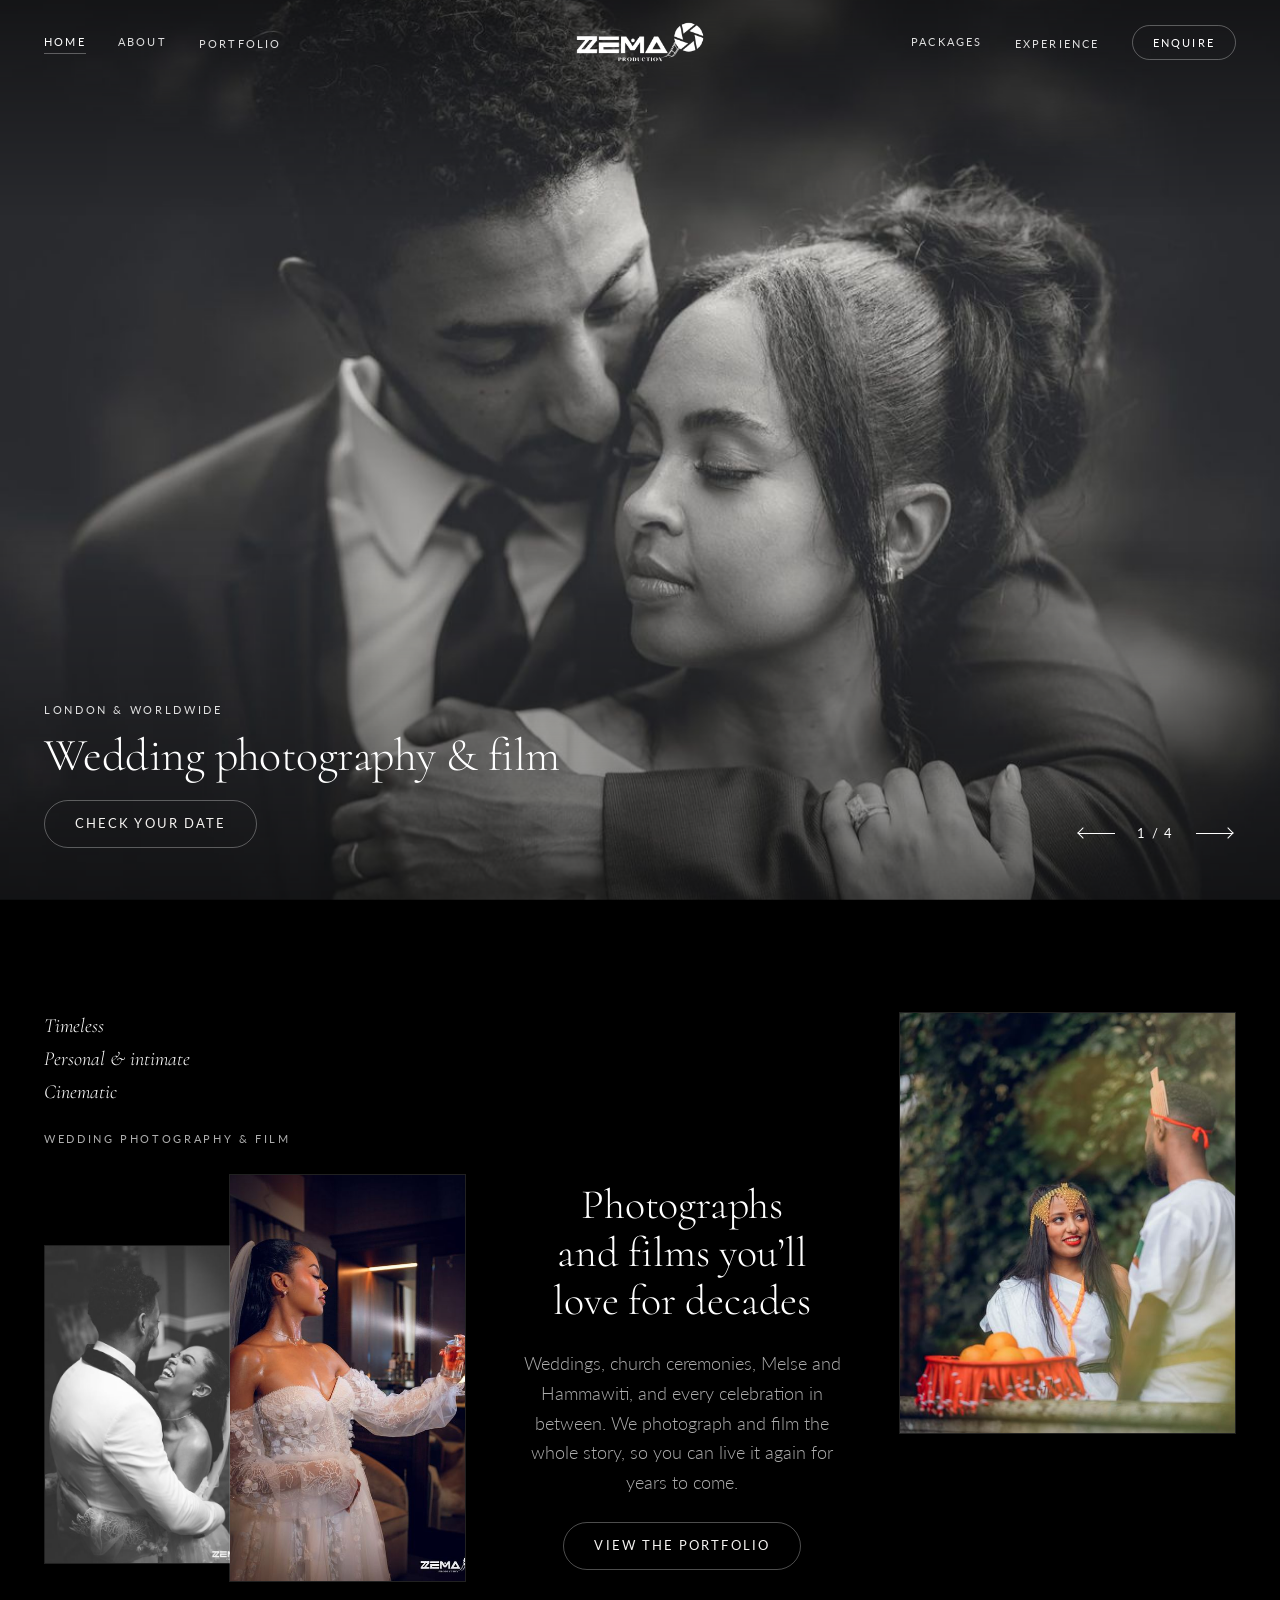
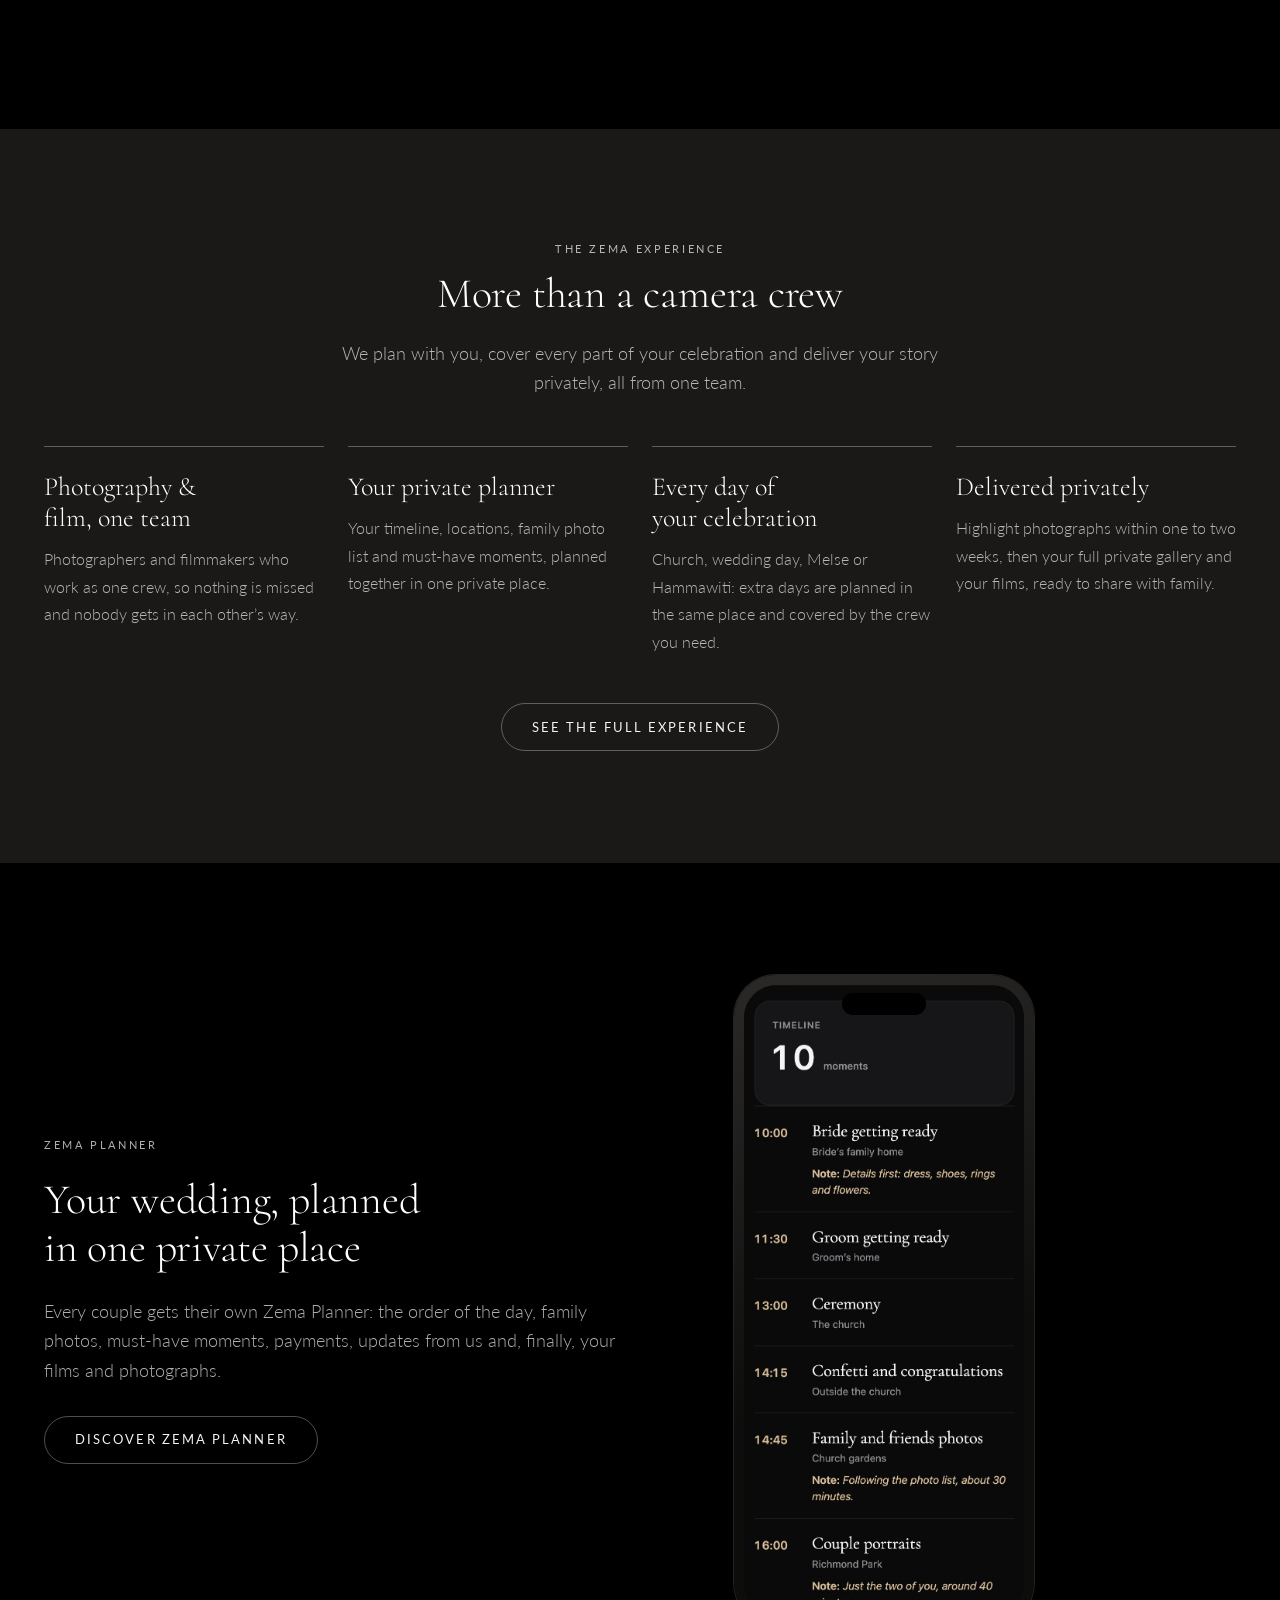
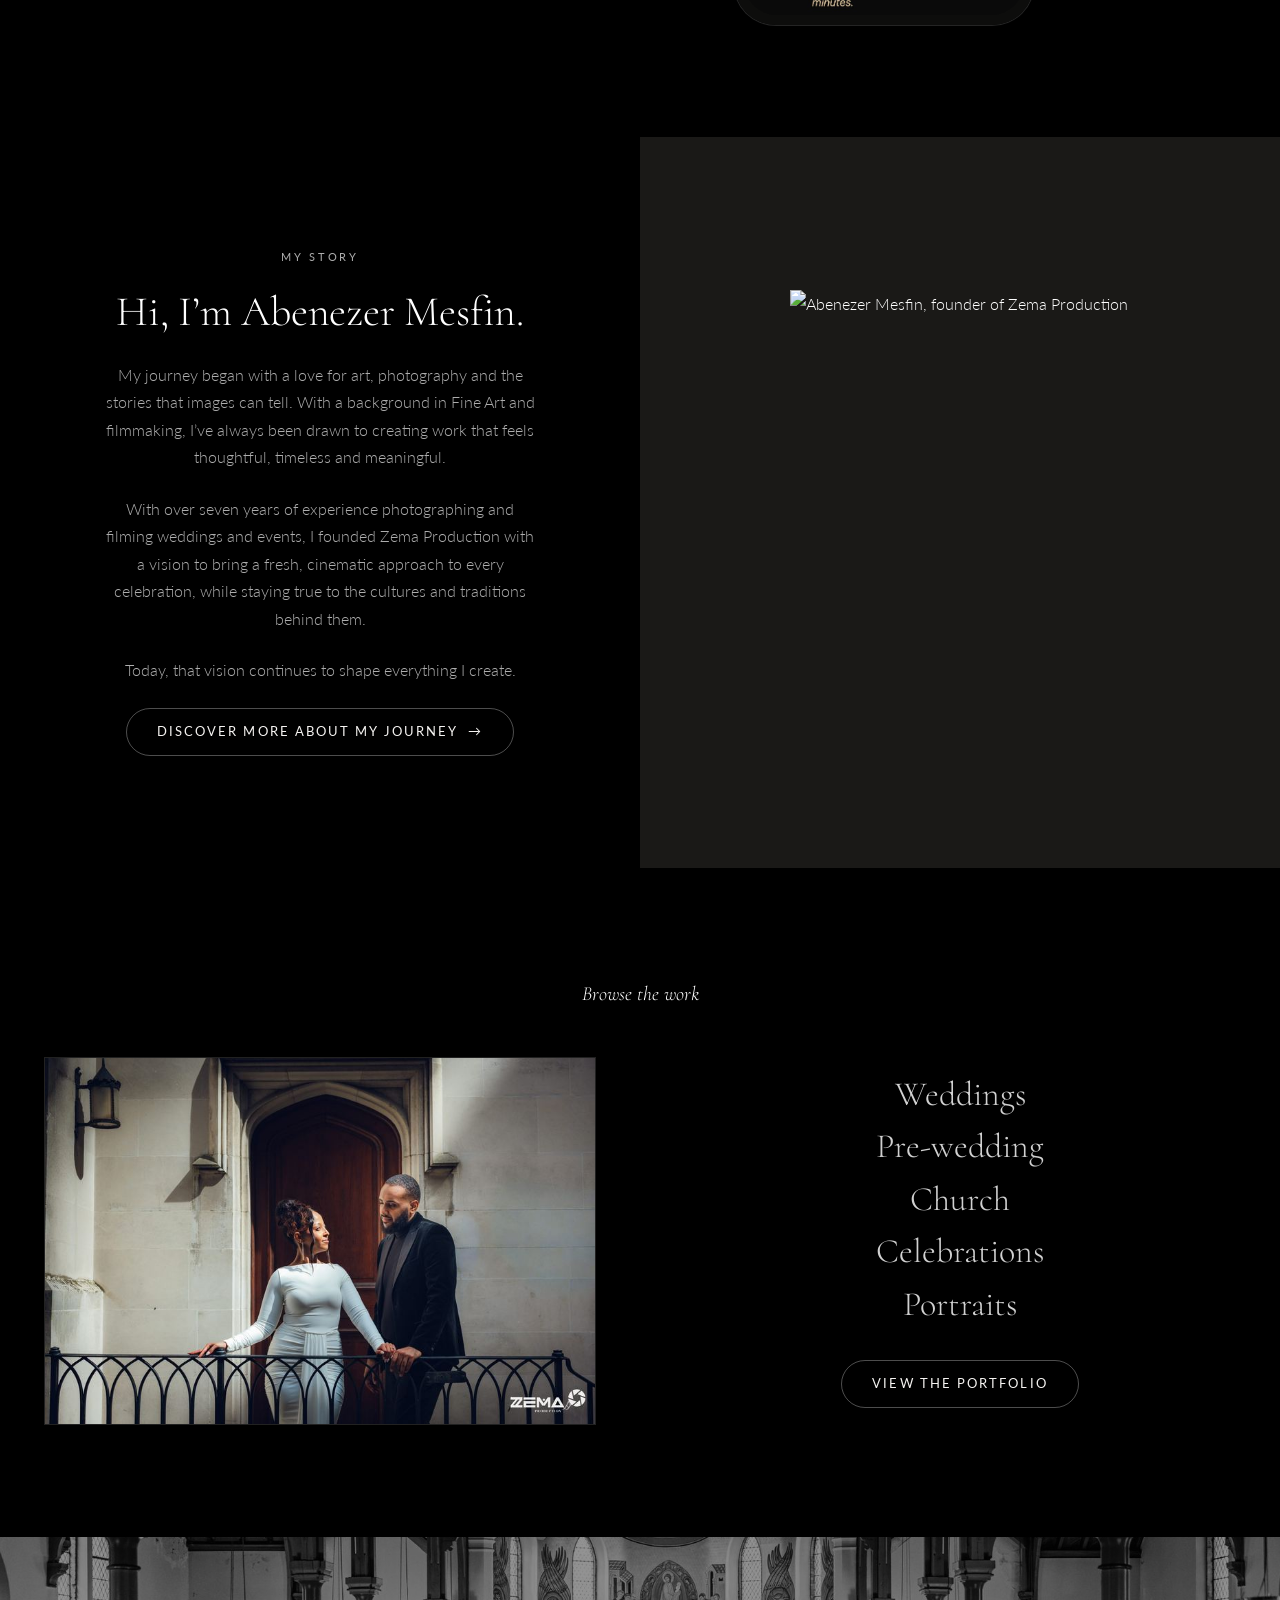
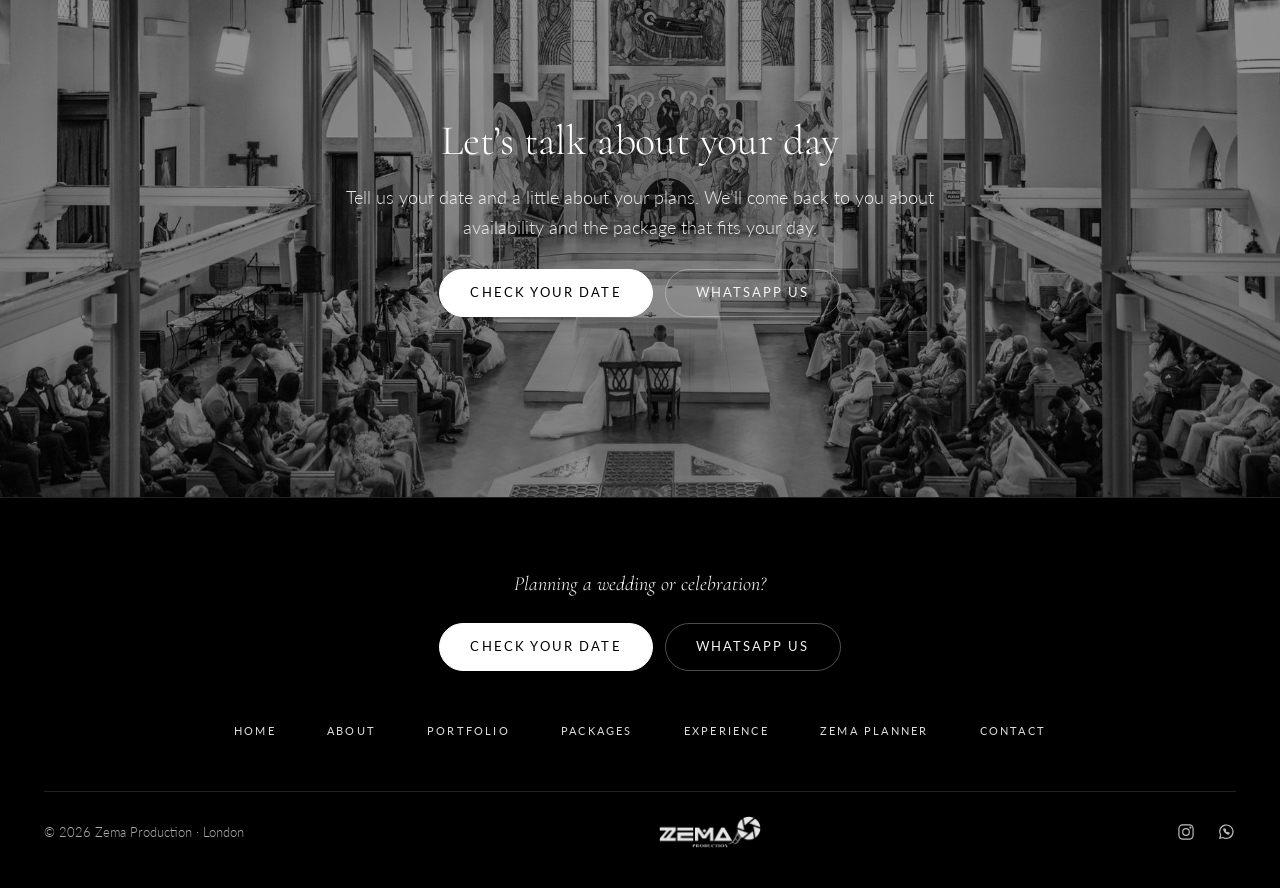
==== index.html @ a40b7297 "About: University of Greater Manchester Co-Authored-By: Claude Opus 5.5 <noreply@anthropic.com> Clau" ====
<!doctype html>
<html lang="en-GB">
<head>
<meta charset="utf-8">
<meta name="viewport" content="width=device-width, initial-scale=1, viewport-fit=cover">
<title>Zema Production · Wedding photography & film in London</title>
<meta name="description" content="Wedding photography and cinematic films by Zema Production. Based in London, available worldwide for weddings, church ceremonies, Melse, Hammawiti and celebrations.">
<meta name="theme-color" content="#000000">
<link rel="canonical" href="https://www.zemaproduction.com/">
<meta property="og:type" content="website">
<meta property="og:site_name" content="Zema Production">
<meta property="og:title" content="Zema Production · Wedding photography & film in London">
<meta property="og:description" content="Wedding photography and cinematic films by Zema Production. Based in London, available worldwide for weddings, church ceremonies, Melse, Hammawiti and celebrations.">
<meta property="og:url" content="https://www.zemaproduction.com/">
<meta property="og:image" content="https://www.zemaproduction.com/img/p/na3a5629.jpg">
<meta name="twitter:card" content="summary_large_image">
<link rel="icon" href="img/favicon.png">
<link rel="preconnect" href="https://fonts.googleapis.com"><link rel="preconnect" href="https://fonts.gstatic.com" crossorigin>
<link rel="stylesheet" href="https://fonts.googleapis.com/css2?family=Cormorant:ital,wght@0,300;0,400;1,300&family=Lato:wght@300;400&display=swap">
<link rel="stylesheet" href="assets/site.css?v=202611130003">
<script type="application/ld+json">{"@context": "https://schema.org", "@type": "ProfessionalService", "name": "Zema Production", "url": "https://www.zemaproduction.com/", "image": "https://www.zemaproduction.com/img/p/na3a5629.jpg", "description": "Wedding photography and cinematic film in London and worldwide.", "telephone": "+44 7449 727801", "address": {"@type": "PostalAddress", "addressLocality": "London", "addressCountry": "GB"}, "areaServed": "Worldwide", "sameAs": ["https://www.instagram.com/zemaproduction_"]}</script>
</head>
<body>
<header class="hd"><div class="wrap">
<nav class="nav" aria-label="Main"><a href="" aria-current="page">Home</a><a href="about/">About</a><div class="dd"><a href="portfolio/">Portfolio</a><div class="dd-menu"><a href="portfolio/weddings/">Weddings</a><a href="portfolio/pre-wedding/">Pre-wedding &amp; couples</a><a href="portfolio/church-and-tradition/">Church &amp; tradition</a><a href="portfolio/celebrations/">Celebrations &amp; events</a><a href="portfolio/portraits/">Portraits &amp; photoshoots</a></div></div></nav>
<a class="mark" href="./" aria-label="Zema Production home"><img src="img/logo-white.png" alt="Zema Production" width="140" height="44"></a>
<nav class="nav r" aria-label="More"><a href="services/">Packages</a><div class="dd"><a href="experience/">Experience</a><div class="dd-menu"><a href="experience/">The journey</a><a href="planner/">Zema Planner</a><a href="testimonials/">Kind words</a></div></div><a class="enq" href="contact/">Enquire</a></nav>
<button class="burger" aria-label="Menu" aria-expanded="false" aria-controls="mnav"><i></i></button>
</div></header>
<div class="mnav" id="mnav">
<a href="./">Home</a><a href="about/">About</a><a href="portfolio/">Portfolio</a><a href="services/">Packages</a><a href="experience/">Experience</a><a href="planner/">Zema Planner</a><a href="testimonials/">Kind words</a>
<a class="pill solid" href="contact/">Check your date</a>
<div class="sub"><a href="https://wa.me/447449727801" target="_blank" rel="noopener">WhatsApp</a><a href="https://www.instagram.com/zemaproduction_" target="_blank" rel="noopener">Instagram</a></div>
</div>
<main>
<section class="hero" aria-label="Featured photographs">
<div class="slide"><img src="img/p/na3a5629.jpg" alt="A bride and groom embracing" decoding="async" fetchpriority="high" srcset="img/p/s/na3a5629.jpg 800w, img/p/na3a5629.jpg 1800w" sizes="100vw"></div><div class="slide"><img src="img/p/na3a1290.jpg" alt="Bride and groom walking through a candlelit hotel corridor" loading="lazy" decoding="async" srcset="img/p/s/na3a1290.jpg 800w, img/p/na3a1290.jpg 1800w" sizes="100vw"></div><div class="slide"><img src="img/p/na3a5005.jpg" alt="A couple in traditional dress celebrating at night" loading="lazy" decoding="async" srcset="img/p/s/na3a5005.jpg 800w, img/p/na3a5005.jpg 1800w" sizes="100vw"></div><div class="slide"><img src="img/p/na3a7320.jpg" alt="An Orthodox church ceremony filled with guests in white" loading="lazy" decoding="async" srcset="img/p/s/na3a7320.jpg 800w, img/p/na3a7320.jpg 1800w" sizes="100vw"></div>
<div class="hero-txt"><div class="wrap">
<div class="hero-copy"><div class="eyebrow">London &amp; worldwide</div><h1 class="hero-h">Wedding photography &amp; film</h1><div class="hero-cta"><a class="pill" href="contact/">Check your date</a></div></div>
<div class="ctrl"><button class="prev" aria-label="Previous photograph"></button><span class="n">1 / 4</span><button class="next" aria-label="Next photograph"></button></div>
</div></div>
</section>

<section class="sec"><div class="wrap intro">
<div class="rise">
<div class="words"><p class="italic">Timeless</p><p class="italic">Personal &amp; intimate</p><p class="italic">Cinematic</p><div class="eyebrow">Wedding photography &amp; film</div></div>
<div class="pair"><img class="a" src="img/p/na3a1387.jpg" alt="Bride and groom laughing together in black and white" loading="lazy" decoding="async" srcset="img/p/s/na3a1387.jpg 800w, img/p/na3a1387.jpg 1800w" sizes="(max-width: 900px) 100vw, 60vw"><img class="b" src="img/p/na3a1249.jpg" alt="Bride getting ready by the window" loading="lazy" decoding="async" srcset="img/p/s/na3a1249.jpg 800w, img/p/na3a1249.jpg 1800w" sizes="(max-width: 900px) 100vw, 60vw"></div>
</div>
<div class="copy rise"><h2 class="display">Photographs and films you’ll love for decades</h2><p class="lead">Weddings, church ceremonies, Melse and Hammawiti, and every celebration in between. We photograph and film the whole story, so you can live it again for years to come.</p><a class="pill" href="portfolio/">View the portfolio</a></div>
<div class="rise"><img class="solo" src="img/p/na3a8299.jpg" alt="Couple in traditional dress with a basket of oranges" loading="lazy" decoding="async" srcset="img/p/s/na3a8299.jpg 800w, img/p/na3a8299.jpg 1800w" sizes="(max-width: 900px) 100vw, 60vw"></div>
</div></section>

<section class="sec char" aria-labelledby="xp-h"><div class="wrap">
<div class="xp-head rise"><div class="eyebrow">The Zema Experience</div><h2 class="display" id="xp-h">More than a camera crew</h2><p class="lead">We plan with you, cover every part of your celebration and deliver your story privately, all from one team.</p></div>
<div class="xp">
<div class="xp-i rise"><h3>Photography &amp; film, one team</h3><p>Photographers and filmmakers who work as one crew, so nothing is missed and nobody gets in each other’s way.</p></div>
<div class="xp-i rise"><h3>Your private planner</h3><p>Your timeline, locations, family photo list and must-have moments, planned together in one private place.</p></div>
<div class="xp-i rise"><h3>Every day of your celebration</h3><p>Church, wedding day, Melse or Hammawiti: extra days are planned in the same place and covered by the crew you need.</p></div>
<div class="xp-i rise"><h3>Delivered privately</h3><p>Highlight photographs within one to two weeks, then your full private gallery and your films, ready to share with family.</p></div>
</div>
<div class="hero-cta center rise" style="margin-top:var(--gap-lg)"><a class="pill" href="experience/">See the full experience</a></div>
</div></section>

<section class="sec" aria-labelledby="pl-h"><div class="wrap pband">
<div class="stack rise"><div class="eyebrow">Zema Planner</div><h2 class="display" id="pl-h">Your wedding, planned in one private place</h2><p class="lead">Every couple gets their own Zema Planner: the order of the day, family photos, must-have moments, payments, updates from us and, finally, your films and photographs.</p><div class="hero-cta"><a class="pill" href="planner/">Discover Zema Planner</a></div></div>
<div class="rise"><div class="phone"><img src="img/planner/planner-timeline.jpg" alt="Zema Planner showing a wedding-day timeline" loading="lazy" decoding="async"></div></div>
</div></section>

<section class="split" aria-label="About Abenezer">
<div class="txt rise"><div class="eyebrow">My story</div><h2 class="display">Hi, I’m Abenezer Mesfin.</h2>
<p>My journey began with a love for art, photography and the stories that images can tell. With a background in Fine Art and filmmaking, I’ve always been drawn to creating work that feels thoughtful, timeless and meaningful.</p><p>With over seven years of experience photographing and filming weddings and events, I founded Zema Production with a vision to bring a fresh, cinematic approach to every celebration, while staying true to the cultures and traditions behind them.</p><p>Today, that vision continues to shape everything I create.</p>
<a class="pill" href="about/">Discover more about my journey <span aria-hidden="true">→</span></a></div>
<div class="ph"><img src="https://images-pw.pixieset.com/site/g7Q59r/WM3wRv/7O6A6643-Edit-01f05065-1000.JPG" alt="Abenezer Mesfin, founder of Zema Production" loading="lazy" decoding="async"></div>
</section>

<section class="sec"><div class="wrap">
<p class="italic center rise" style="margin-bottom:var(--gap-lg)">Browse the work</p>
<div class="browse">
<img class="big rise" src="img/p/na3a7086.jpg" alt="Couple on a church balcony in the city" loading="lazy" decoding="async" srcset="img/p/s/na3a7086.jpg 800w, img/p/na3a7086.jpg 1800w" sizes="(max-width: 900px) 100vw, 60vw">
<div class="cats rise"><a href="portfolio/weddings/">Weddings</a><a href="portfolio/pre-wedding/">Pre-wedding</a><a href="portfolio/church-and-tradition/">Church</a><a href="portfolio/celebrations/">Celebrations</a><a href="portfolio/portraits/">Portraits</a><a class="pill" href="portfolio/">View the portfolio</a></div>
</div>
</div></section>

<section class="banner"><img src="img/p/na3a7320.jpg" alt="" loading="lazy" decoding="async" srcset="img/p/s/na3a7320.jpg 800w, img/p/na3a7320.jpg 1800w" sizes="100vw">
<div class="wrap in rise"><h2 class="display">Let’s talk about your day</h2><p class="lead">Tell us your date and a little about your plans. We’ll come back to you about availability and the package that fits your day.</p><div class="hero-cta"><a class="pill solid" href="contact/">Check your date</a><a class="pill" href="https://wa.me/447449727801" target="_blank" rel="noopener">WhatsApp us</a></div></div>
</section>
</main>
<footer class="ft"><div class="wrap">
<div class="ft-cta"><p class="italic">Planning a wedding or celebration?</p><div class="hero-cta center"><a class="pill solid" href="contact/">Check your date</a><a class="pill" href="https://wa.me/447449727801" target="_blank" rel="noopener">WhatsApp us</a></div></div>
<nav class="nav" aria-label="Footer"><a href="./">Home</a><a href="about/">About</a><a href="portfolio/">Portfolio</a><a href="services/">Packages</a><a href="experience/">Experience</a><a href="planner/">Zema Planner</a><a href="contact/">Contact</a></nav>
<div class="base">
<span>© <span id="yr">2026</span> Zema Production · London</span>
<img class="logo" src="img/logo-white.png" alt="Zema Production" width="102" height="32" loading="lazy">
<div class="soc">
<a href="https://www.instagram.com/zemaproduction_" target="_blank" rel="noopener" aria-label="Instagram"><svg viewBox="0 0 24 24"><rect x="3.5" y="3.5" width="17" height="17" rx="4.5"/><circle cx="12" cy="12" r="4"/><circle cx="17.3" cy="6.7" r=".6"/></svg></a>
<a href="https://wa.me/447449727801" target="_blank" rel="noopener" aria-label="WhatsApp"><svg viewBox="0 0 24 24"><path d="M4.5 19.5l1.1-3.6A8 8 0 1 1 8.4 18.6z"/><path d="M9.3 8.6c.3 2.5 2.3 4.9 5.4 6.1l1.1-1.3-1.8-.9-.8.8c-1-.5-1.9-1.4-2.4-2.4l.8-.8-.9-1.8z"/></svg></a>
</div>
</div>
</div></footer>
<script src="assets/site.js?v=202611130003" defer></script>
</body>
</html>
---- assets/site.css ----
/* =====================================================================
   Zema Production — design system
   Dark editorial canvas · one serif for display (Cormorant), one sans for
   reading and interface (Lato) · sharp edges, pill buttons · photography
   carries the colour. Every size and gap below comes from these tokens.
   ===================================================================== */
:root{
  /* colour */
  --ink:#000;            /* page */
  --char:#1a1917;        /* warm charcoal band */
  --panel:#111110;       /* cards */
  --fg:#fff;
  --soft:#f5f3f1;
  --mut:rgba(255,255,255,.68);
  --faint:rgba(255,255,255,.42);
  --line:rgba(255,255,255,.30);
  --hair:rgba(255,255,255,.13);

  /* type families */
  --serif:"Cormorant","Cormorant Garamond",Georgia,"Times New Roman",serif;
  --sans:"Lato","Helvetica Neue",Arial,sans-serif;

  /* type scale (desktop) */
  --fs-h1:64px; --fs-h2:42px; --fs-title:34px; --fs-h3:26px;
  --fs-lead:18px; --fs-body:16px; --fs-small:13px; --fs-label:11px; --fs-btn:13px; --fs-accent:20px;
  --lh-tight:1.06; --lh-head:1.15; --lh-body:1.72;
  --ls-label:.24em; --ls-btn:.16em; --ls-nav:.2em;

  /* spacing */
  --sec:112px; --sec-sm:72px;
  --gap:24px; --gap-sm:12px; --gap-lg:48px; --gap-xl:88px;
  --card:32px;
  --gutter:max(24px,env(safe-area-inset-left,0px));
  --gutter-r:max(24px,env(safe-area-inset-right,0px));

  /* widths & shapes */
  --max:1240px; --narrow:760px; --read:60ch;
  --radius:0; --pill:999px;
  --r-portrait:4/5; --r-land:3/2; --r-wide:16/9;

  --ease:cubic-bezier(.22,.61,.36,1);
  color-scheme:dark;
}
@media(max-width:760px){
  :root{
    --fs-h1:40px; --fs-h2:30px; --fs-title:28px; --fs-h3:22px;
    --fs-lead:16px; --fs-body:15px; --fs-small:12px; --fs-btn:12px; --fs-accent:18px;
    --sec:68px; --sec-sm:48px;
    --gap:16px; --gap-lg:32px; --gap-xl:48px;
    --card:22px;
    --gutter:max(20px,env(safe-area-inset-left,0px));
    --gutter-r:max(20px,env(safe-area-inset-right,0px));
  }
}

/* ---------- base ---------- */
*,*::before,*::after{box-sizing:border-box}
[hidden]{display:none!important}
html{background:var(--ink);-webkit-text-size-adjust:100%;scroll-behavior:smooth}
body{margin:0;background:var(--ink);color:var(--fg);font:300 var(--fs-body)/var(--lh-body) var(--sans);-webkit-font-smoothing:antialiased;text-rendering:optimizeLegibility}
img,video{display:block;max-width:100%}
a{color:inherit;text-decoration:none}
button,input,select,textarea{font:inherit;color:inherit}
p{margin:0}
:focus-visible{outline:1px solid var(--fg);outline-offset:4px}
.wrap{max-width:var(--max);margin:0 auto;padding-left:var(--gutter);padding-right:var(--gutter-r)}

/* ---------- typography system ---------- */
h1,h2,h3,h4{margin:0;font-weight:300;text-wrap:balance}
.display{font:300 var(--fs-h2)/var(--lh-head) var(--serif);letter-spacing:-.005em}
.display.xl,.hero-h{font:300 var(--fs-h1)/var(--lh-tight) var(--serif);letter-spacing:-.012em}
.h3,.xp-i h3,.journey h3,.csteps h3,.extra h4,.gcard h2,.chap h3,.pfeat h3{font:300 var(--fs-h3)/1.2 var(--serif);margin:0}
.eyebrow{font:400 var(--fs-label)/1.4 var(--sans);letter-spacing:var(--ls-label);text-transform:uppercase;color:var(--mut)}
.italic{font:italic 300 var(--fs-accent)/1.45 var(--serif);color:var(--fg)}
.lead{font-size:var(--fs-lead);line-height:1.65;color:var(--mut);max-width:var(--read)}
.note,.small{font-size:var(--fs-small);line-height:1.6;color:var(--mut)}
.center{text-align:center}
.center .lead{margin-left:auto;margin-right:auto}
.stack{display:flex;flex-direction:column;gap:var(--gap)}

/* heading groups: label → heading → lead, always the same rhythm */
.head{display:flex;flex-direction:column;gap:14px;margin-bottom:var(--gap-lg);max-width:var(--narrow)}
.head .lead{margin-top:6px}
.head.center{align-items:center;text-align:center;margin-left:auto;margin-right:auto}
.xp-head{display:flex;flex-direction:column;align-items:center;text-align:center;gap:14px;margin:0 auto var(--gap-lg);max-width:var(--narrow)}
.xp-head .lead{margin-top:6px}

/* ---------- buttons ---------- */
.pill{display:inline-flex;align-items:center;justify-content:center;gap:10px;min-height:48px;padding:0 30px;border:1px solid var(--line);border-radius:var(--pill);font:400 var(--fs-btn)/1.2 var(--sans);letter-spacing:var(--ls-btn);text-transform:uppercase;color:var(--soft);background:transparent;cursor:pointer;text-align:center;transition:background .4s var(--ease),color .4s var(--ease),border-color .4s}
.pill:hover{background:var(--fg);color:#000;border-color:var(--fg)}
.pill.solid{background:var(--fg);color:#000;border-color:var(--fg)}
.pill.solid:hover{background:transparent;color:var(--fg)}
.tl{font:400 var(--fs-label)/1.4 var(--sans);letter-spacing:var(--ls-btn);text-transform:uppercase;align-self:flex-start;padding:8px 0;border-bottom:1px solid var(--line);transition:border-color .4s;display:inline-block}
.tl:hover{border-color:var(--fg)}
.hero-cta,.cta-row{display:flex;gap:var(--gap-sm);flex-wrap:wrap}
.center .hero-cta,.hero-cta.center{justify-content:center}
@media(max-width:520px){.hero-cta .pill,.cta-row .pill{flex:1 1 100%}}

/* ---------- header & navigation ---------- */
.hd{position:fixed;inset:0 0 auto;z-index:30;padding-top:env(safe-area-inset-top,0px);transition:background .5s var(--ease),border-color .5s;border-bottom:1px solid transparent}
.hd.solid{background:rgba(0,0,0,.86);-webkit-backdrop-filter:blur(14px);backdrop-filter:blur(14px);border-color:var(--hair)}
.hd .wrap{display:grid;grid-template-columns:1fr auto 1fr;align-items:center;min-height:84px;gap:20px}
.nav{display:flex;gap:32px;align-items:center}
.nav.r{justify-content:flex-end}
.nav a{font:400 var(--fs-label)/1 var(--sans);letter-spacing:var(--ls-nav);text-transform:uppercase;opacity:.86;padding:6px 0;border-bottom:1px solid transparent;transition:opacity .3s,border-color .3s}
.nav a:hover,.nav a[aria-current="page"]{opacity:1;border-color:var(--line)}
.nav a.enq{border:1px solid var(--line);border-radius:var(--pill);padding:11px 20px;opacity:1}
.nav a.enq:hover,.nav a.enq[aria-current="page"]{background:var(--fg);color:#000;border-color:var(--fg)}
.mark{grid-column:2;font:400 22px/1.02 var(--serif);letter-spacing:.2em;text-transform:uppercase;text-align:center;padding-left:.2em}
.mark small{display:block;font-size:inherit}
.dd{position:relative}
.dd-menu{position:absolute;top:100%;left:50%;transform:translateX(-50%);min-width:210px;padding:12px 0;margin-top:12px;background:#0b0b0b;border:1px solid var(--hair);display:none;flex-direction:column}
.dd-menu::before{content:"";position:absolute;left:0;right:0;top:-14px;height:14px}
.dd:hover .dd-menu,.dd:focus-within .dd-menu{display:flex}
.dd-menu a{padding:11px 22px;border:0!important;opacity:.86}
.dd-menu a:hover{background:#151515;opacity:1}
.burger{display:none;width:44px;height:44px;position:relative;background:none;border:0;cursor:pointer;justify-self:end;grid-column:3}
.burger i,.burger i::before{position:absolute;left:11px;right:11px;height:1px;background:var(--fg);content:"";transition:transform .3s var(--ease)}
.burger i{top:18px}.burger i::before{left:0;right:0;top:8px}
.burger[aria-expanded="true"] i{transform:translateY(4px) rotate(45deg)}
.burger[aria-expanded="true"] i::before{transform:translateY(-8px) rotate(-90deg)}
.mnav{position:fixed;inset:0;z-index:29;background:#000;display:flex;flex-direction:column;align-items:center;justify-content:center;gap:20px;opacity:0;pointer-events:none;transition:opacity .4s var(--ease);padding:96px 24px 40px;overflow-y:auto}
.mnav.open{opacity:1;pointer-events:auto}
.mnav a{font:300 30px/1.1 var(--serif)}
.mnav .pill{margin-top:10px}
.mnav .sub{display:flex;gap:22px;flex-wrap:wrap;justify-content:center;margin-top:6px}
.mnav .sub a{font:400 var(--fs-label)/1 var(--sans);letter-spacing:var(--ls-nav);text-transform:uppercase;color:var(--mut)}
@media(max-width:960px){
  .nav{display:none}
  .hd .wrap{grid-template-columns:44px 1fr 44px;min-height:68px}
  .mark{font-size:17px}
  .burger{display:block}
}

/* ---------- sections ---------- */
.sec{padding-block:var(--sec)}
.sec.tight{padding-block:var(--sec-sm)}
.sec.flush-top{padding-top:0}
.char{background:var(--char)}
.phead{padding:calc(var(--sec) + 90px) 0 var(--sec-sm);text-align:center}
.phead .wrap{display:flex;flex-direction:column;align-items:center;gap:16px}
.phead .lead{margin-top:6px}
.phead .hero-cta{justify-content:center;margin-top:18px}
@media(max-width:760px){.phead{padding-top:calc(var(--sec) + 64px)}}

/* ---------- hero ---------- */
.hero{position:relative;height:100svh;min-height:600px;max-height:1100px;overflow:hidden;background:#000}
.slide{position:absolute;inset:0;opacity:0;transition:opacity 1.6s var(--ease)}
.slide.on{opacity:1}
.slide img,.slide video{width:100%;height:100%;object-fit:cover;object-position:50% 30%}
.slide.on img{animation:kb 9s linear both}
@keyframes kb{from{transform:scale(1.06)}to{transform:scale(1)}}
.hero::after{content:"";position:absolute;inset:0;background:linear-gradient(to bottom,rgba(0,0,0,.5),rgba(0,0,0,0) 24%,rgba(0,0,0,0) 60%,rgba(0,0,0,.55));pointer-events:none}
.hero-txt{position:absolute;z-index:2;left:0;right:0;bottom:max(52px,calc(env(safe-area-inset-bottom,0px) + 32px))}
.hero-txt .wrap{display:flex;justify-content:space-between;align-items:flex-end;gap:var(--gap);flex-wrap:wrap}
.hero-copy{display:flex;flex-direction:column;gap:18px;max-width:700px}
.hero-copy .loc{font:italic 300 var(--fs-accent)/1.45 var(--serif);color:rgba(255,255,255,.9);max-width:44ch}
.hero-copy .eyebrow{color:rgba(255,255,255,.86)}
.hero-cta{margin-top:6px}
.js .hero-copy>*{animation:rise 1.3s var(--ease) both}
.js .hero-copy>*:nth-child(2){animation-delay:.1s}.js .hero-copy>*:nth-child(3){animation-delay:.2s}.js .hero-copy>*:nth-child(4){animation-delay:.3s}
@keyframes rise{from{opacity:0;transform:translateY(14px)}to{opacity:1;transform:none}}
.ctrl{display:flex;align-items:center;gap:18px;font:400 var(--fs-small)/1 var(--sans);letter-spacing:.14em;font-variant-numeric:tabular-nums}
.ctrl button{background:none;border:0;cursor:pointer;width:44px;height:30px;position:relative}
.ctrl button::before{content:"";position:absolute;left:4px;right:4px;top:50%;height:1px;background:var(--fg)}
.ctrl button::after{content:"";position:absolute;top:calc(50% - 4px);width:8px;height:8px;border-top:1px solid var(--fg);border-left:1px solid var(--fg)}
.ctrl .prev::after{left:4px;transform:rotate(-45deg)}
.ctrl .next::after{right:4px;transform:rotate(135deg)}
@media(max-width:760px){.hero-txt .ctrl{display:none}}

/* ---------- editorial intro: words + offset pair + copy ---------- */
.intro{display:grid;grid-template-columns:minmax(0,5fr) minmax(0,4fr) minmax(0,4fr);gap:var(--gap-lg);align-items:start}
.words{display:flex;flex-direction:column;gap:4px}
.words .eyebrow{margin-top:20px}
.pair{position:relative;margin-top:28px;aspect-ratio:1/1.05}
.pair img{position:absolute;object-fit:cover;border:1px solid var(--hair)}
.pair .a{left:0;top:16%;width:52%;height:72%}
.pair .b{right:0;top:0;width:56%;height:92%}
.intro .copy{align-self:center;text-align:center;display:flex;flex-direction:column;align-items:center;gap:var(--gap);padding-top:36%}
.intro .solo{aspect-ratio:var(--r-portrait);object-fit:cover;object-position:50% 35%;width:100%;border:1px solid var(--hair)}
@media(max-width:960px){
  .intro{grid-template-columns:1fr;gap:var(--gap-lg)}
  .pair{max-width:520px;width:100%;margin:8px auto 0}
  .intro .copy{padding-top:0}
  .intro .solo{max-width:520px;margin:0 auto;aspect-ratio:var(--r-land)}
}

/* ---------- split: text panel + photo panel ---------- */
.split{display:grid;grid-template-columns:1fr 1fr;min-height:560px}
.split .txt{background:#000;display:flex;flex-direction:column;justify-content:center;align-items:center;text-align:center;gap:var(--gap);padding:var(--sec) clamp(24px,6vw,96px)}
.split .txt p:not(.italic){color:var(--mut);max-width:48ch}
.split .txt.left{align-items:flex-start;text-align:left}
.split .ph{background:var(--char);display:flex;align-items:center;justify-content:center;padding:clamp(28px,5vw,72px)}
.split .ph img{width:min(100%,340px);aspect-ratio:var(--r-portrait);object-fit:cover}
@media(max-width:960px){.split{grid-template-columns:1fr;min-height:0}.split .ph{order:-1}.split .txt{padding-block:var(--sec)}}

/* ---------- pillars (Zema Experience) ---------- */
.xp{display:grid;grid-template-columns:repeat(4,minmax(0,1fr));gap:var(--gap-lg) var(--gap)}
.xp.three{grid-template-columns:repeat(3,minmax(0,1fr))}
.xp-i{border-top:1px solid var(--line);padding-top:var(--gap);display:flex;flex-direction:column;gap:12px}
.xp-i p{color:var(--mut)}
@media(max-width:1000px){.xp,.xp.three{grid-template-columns:repeat(2,minmax(0,1fr))}}
@media(max-width:600px){.xp,.xp.three{grid-template-columns:1fr;gap:var(--gap-lg)}}

/* ---------- numbered journey ---------- */
.journey-head{display:flex;justify-content:space-between;align-items:flex-end;gap:var(--gap);flex-wrap:wrap;margin-bottom:var(--gap-lg)}
.journey-head>div{display:flex;flex-direction:column;gap:14px}
.journey{list-style:none;margin:0;padding:0;display:grid;grid-template-columns:repeat(4,minmax(0,1fr));border-top:1px solid var(--line)}
.journey.how{grid-template-columns:repeat(3,minmax(0,1fr))}
.journey li{padding:var(--gap) var(--gap) 4px 0;display:flex;flex-direction:column;gap:10px}
.journey li+li{padding-left:var(--gap);border-left:1px solid var(--hair)}
.jn,.cnum-s{font:italic 300 var(--fs-accent)/1 var(--serif);color:var(--faint)}
.journey p{color:var(--mut)}
.journey-cta{display:flex;gap:var(--gap-sm);flex-wrap:wrap;margin-top:var(--gap-lg)}
@media(max-width:900px){.journey,.journey.how{grid-template-columns:1fr}.journey li,.journey li+li{border-left:0;padding-left:0}.journey li+li{border-top:1px solid var(--hair)}.journey li{padding-bottom:var(--gap)}}

/* ---------- browse my work ---------- */
.browse{display:grid;grid-template-columns:minmax(0,1fr) minmax(0,1fr);gap:var(--gap-xl);align-items:center}
.browse .big{aspect-ratio:var(--r-land);object-fit:cover;width:100%;border:1px solid var(--hair)}
.cats{display:flex;flex-direction:column;align-items:center;gap:10px;text-align:center}
.cats a:not(.pill){font:300 var(--fs-title)/1.25 var(--serif);opacity:.82;transition:opacity .3s,letter-spacing .5s var(--ease)}
.cats a:not(.pill):hover{opacity:1;letter-spacing:.02em}
.cats .pill{margin-top:var(--gap)}
@media(max-width:900px){.browse{grid-template-columns:1fr;gap:var(--gap-lg)}}

/* ---------- full-bleed banner ---------- */
.banner{position:relative;min-height:560px;display:flex;align-items:center;justify-content:center;text-align:center;overflow:hidden;padding-block:var(--sec)}
.banner>img{position:absolute;inset:0;width:100%;height:100%;object-fit:cover;filter:grayscale(1) brightness(.58)}
.banner .in{position:relative;z-index:1;display:flex;flex-direction:column;align-items:center;gap:18px;max-width:680px}
.banner .lead{color:rgba(255,255,255,.88)}
.banner .hero-cta{justify-content:center;margin-top:8px}
@media(max-width:760px){.banner{min-height:440px}}

/* ---------- Zema Planner (product) ---------- */
.phone{position:relative;width:min(100%,300px);aspect-ratio:375/812;border-radius:42px;padding:10px;background:linear-gradient(160deg,#2a2927,#0d0d0c 60%);box-shadow:0 0 0 1px rgba(255,255,255,.14),0 40px 80px -30px rgba(0,0,0,.9);flex:none}
.phone img{width:100%;height:100%;object-fit:cover;object-position:top;border-radius:33px;background:#0b0b0b}
.phone::before{content:"";position:absolute;top:18px;left:50%;transform:translateX(-50%);width:84px;height:22px;border-radius:12px;background:#000;z-index:1}
.phones{display:flex;justify-content:center;align-items:flex-end;gap:clamp(12px,3vw,40px);margin-top:var(--gap-lg)}
.phones .phone:nth-child(1),.phones .phone:nth-child(3){width:min(26vw,250px);opacity:.92}
.phones .phone:nth-child(2){width:min(32vw,300px)}
@media(max-width:700px){.phones .phone:nth-child(1),.phones .phone:nth-child(3){display:none}.phones .phone:nth-child(2){width:min(78vw,300px)}}
.pfeats{display:flex;flex-direction:column}
.pfeat{display:grid;grid-template-columns:minmax(0,1fr) minmax(0,1fr);gap:var(--gap-xl);align-items:center;padding-block:var(--sec-sm);border-top:1px solid var(--hair)}
.pfeat:first-child{border-top:0}
.pfeat .phone{justify-self:center}
.pfeat:nth-child(even) .ptxt{order:2}
.ptxt{display:flex;flex-direction:column;gap:14px;max-width:520px}
.ptxt .lead{margin-top:4px}
.ptxt ul{margin:6px 0 0;padding:0;list-style:none;border-top:1px solid var(--hair)}
.ptxt li{padding:10px 0 10px 20px;border-bottom:1px solid var(--hair);position:relative;color:var(--mut)}
.ptxt li::before{content:"";position:absolute;left:2px;top:22px;width:8px;height:1px;background:var(--faint)}
.shot-note{font-size:var(--fs-small);color:var(--faint);text-align:center;margin-top:var(--gap)}
@media(max-width:860px){.pfeat{grid-template-columns:1fr;gap:var(--gap-lg)}.pfeat:nth-child(even) .ptxt{order:0}.pfeat .phone{width:min(74vw,290px)}}
.pband{display:grid;grid-template-columns:minmax(0,6fr) minmax(0,5fr);gap:var(--gap-xl);align-items:center}
.pband .phone{justify-self:center}
@media(max-width:860px){.pband{grid-template-columns:1fr;gap:var(--gap-lg)}.pband .phone{order:2;width:min(70vw,280px)}}

/* ---------- portfolio ---------- */
.gidx{display:grid;grid-template-columns:repeat(6,minmax(0,1fr));gap:var(--gap-lg) var(--gap)}
.gcard{display:flex;flex-direction:column;gap:14px;grid-column:span 2}
.gcard:nth-child(4),.gcard:nth-child(5){grid-column:span 3}
.gcard .im{overflow:hidden;border:1px solid var(--hair)}
.gcard img{aspect-ratio:var(--r-portrait);object-fit:cover;width:100%;transition:transform 1.4s var(--ease)}
.gcard:nth-child(4) img,.gcard:nth-child(5) img{aspect-ratio:var(--r-land)}
.gcard:hover img{transform:scale(1.03)}
.gcard .meta{display:flex;justify-content:space-between;align-items:baseline;gap:12px;flex-wrap:wrap}
.gcard .italic{font-size:16px;color:var(--mut)}
.gcard .count{font-size:var(--fs-small);color:var(--faint);letter-spacing:.06em}
@media(max-width:900px){.gidx{grid-template-columns:1fr 1fr}.gcard,.gcard:nth-child(4),.gcard:nth-child(5){grid-column:span 1}.gcard:nth-child(5){grid-column:span 2}.gcard img,.gcard:nth-child(4) img{aspect-ratio:var(--r-portrait)}}
@media(max-width:560px){.gidx{grid-template-columns:1fr}.gcard:nth-child(5){grid-column:span 1}.gcard img,.gcard:nth-child(n) img{aspect-ratio:var(--r-land)}}
.masonry{columns:3 280px;column-gap:var(--gap)}
.masonry button{display:block;width:100%;margin:0 0 var(--gap);padding:0;border:0;background:none;cursor:zoom-in;break-inside:avoid;overflow:hidden}
.masonry img{width:100%;height:auto;transition:transform 1.2s var(--ease),opacity .6s}
.masonry button:hover img{transform:scale(1.025)}
@media(max-width:560px){.masonry{columns:2;column-gap:10px}.masonry button{margin-bottom:10px}}
.gnext{display:grid;grid-template-columns:1fr 1fr;gap:var(--gap);border-top:1px solid var(--line);margin-top:var(--gap-xl);padding-top:var(--gap-lg)}
.gnext a{display:flex;flex-direction:column;gap:8px}
.gnext a:last-child{text-align:right;align-items:flex-end}
.gnext b{font:300 var(--fs-title)/1.15 var(--serif)}
.gnext a:hover b{text-decoration:underline;text-decoration-thickness:1px;text-underline-offset:6px}
@media(max-width:560px){.gnext{grid-template-columns:1fr}.gnext a:last-child{text-align:left;align-items:flex-start}}
.lb{position:fixed;inset:0;z-index:60;background:rgba(0,0,0,.96);display:flex;align-items:center;justify-content:center;padding:max(60px,env(safe-area-inset-top,0px)) max(16px,env(safe-area-inset-right,0px)) max(40px,env(safe-area-inset-bottom,0px)) max(16px,env(safe-area-inset-left,0px))}
.lb img{max-height:100%;max-width:100%;object-fit:contain}
.lb .x,.lb .lp,.lb .ln{position:absolute;background:none;border:0;color:#fff;cursor:pointer;font:300 36px/1 var(--serif);width:52px;height:52px}
.lb .x{top:max(12px,env(safe-area-inset-top,0px));right:max(12px,env(safe-area-inset-right,0px))}
.lb .lp{left:max(8px,env(safe-area-inset-left,0px));top:50%;transform:translateY(-50%)}
.lb .ln{right:max(8px,env(safe-area-inset-right,0px));top:50%;transform:translateY(-50%)}

/* ---------- packages ---------- */
.pkgs{display:grid;grid-template-columns:repeat(3,minmax(0,1fr));gap:var(--gap)}
.pkg{background:var(--panel);border:1px solid var(--hair);display:flex;flex-direction:column;min-width:0}
.pkg.star{border-color:var(--line)}
.pkg .cover{aspect-ratio:var(--r-land);object-fit:cover;width:100%}
.pkg .body{padding:var(--card);display:flex;flex-direction:column;gap:14px;flex:1}
.pkg .tag{font:italic 300 16px/1.3 var(--serif);color:var(--mut)}
.pkg h3{font:300 var(--fs-title)/1.05 var(--serif)}
.pkg p{color:var(--mut)}
.pkg ul{list-style:none;margin:6px 0 0;padding:0;border-top:1px solid var(--hair)}
.pkg li{padding:11px 0 11px 20px;border-bottom:1px solid var(--hair);font-size:15px;position:relative}
.pkg li::before{content:"";position:absolute;left:2px;top:22px;width:8px;height:1px;background:var(--faint)}
.pkg .more summary{cursor:pointer;list-style:none;padding:13px 0;font:400 var(--fs-label)/1 var(--sans);letter-spacing:var(--ls-btn);text-transform:uppercase;color:var(--mut);display:flex;justify-content:space-between;border-bottom:1px solid var(--hair)}
.pkg .more summary::-webkit-details-marker{display:none}
.pkg .more summary::after{content:"+";font:300 18px/1 var(--serif)}
.pkg .more[open] summary::after{content:"–"}
.pkg .more ul{border-top:0;margin:0}
.pkg .acts{margin-top:auto;padding-top:var(--gap-sm);display:flex;flex-direction:column;gap:12px;align-items:stretch}
.pkg .acts .tl{align-self:center}
.pkg .acts .pill{padding:0 16px;letter-spacing:.12em;white-space:nowrap}
@media(max-width:1000px){.pkgs{grid-template-columns:1fr;max-width:580px;margin:0 auto}}
.common{margin-top:var(--gap-lg);border-top:1px solid var(--line);padding-top:var(--gap);display:grid;grid-template-columns:minmax(0,1fr) minmax(0,2fr);gap:var(--gap) var(--gap-lg)}
.common ul{list-style:none;margin:0;padding:0;columns:2 240px;column-gap:32px}
.common li{padding:8px 0 8px 20px;position:relative;break-inside:avoid}
.common li::before{content:"";position:absolute;left:2px;top:19px;width:8px;height:1px;background:var(--faint)}
.common .note{grid-column:2;display:flex;gap:16px;align-items:baseline;flex-wrap:wrap}
@media(max-width:760px){.common{grid-template-columns:1fr}.common .note{grid-column:1}}
.extras{display:grid;grid-template-columns:repeat(3,minmax(0,1fr));gap:var(--gap-lg) var(--gap)}
.extra{display:flex;flex-direction:column;gap:12px}
.extra img{aspect-ratio:var(--r-land);object-fit:cover;width:100%;border:1px solid var(--hair)}
.extra .xrow{display:flex;justify-content:space-between;align-items:baseline;gap:12px;margin-top:4px}
.extra .price{font:400 var(--fs-small)/1 var(--sans);letter-spacing:.12em;color:var(--mut);white-space:nowrap}
.extra .incl{font:italic 300 16px/1.3 var(--serif)}
.extra p{color:var(--mut);font-size:15px}
.extra ul{margin:0;padding-left:18px;color:var(--mut);font-size:15px}
@media(max-width:900px){.extras{grid-template-columns:repeat(2,minmax(0,1fr))}}
@media(max-width:560px){.extras{grid-template-columns:1fr}}
.rows{border-top:1px solid var(--line)}
.row{display:grid;grid-template-columns:minmax(0,1fr) minmax(0,2fr) auto;gap:var(--gap);align-items:baseline;padding:20px 0;border-bottom:1px solid var(--hair)}
.row b{font:300 var(--fs-h3)/1.15 var(--serif)}
.row span{color:var(--mut);font-size:15px}
@media(max-width:700px){.row{grid-template-columns:1fr auto}.row span{grid-column:1/-1;order:3}}
.split2{display:grid;grid-template-columns:minmax(0,4fr) minmax(0,7fr);gap:var(--gap-xl);align-items:start}
@media(max-width:900px){.split2{grid-template-columns:1fr;gap:var(--gap-lg)}}
.terms{columns:2 320px;column-gap:var(--gap-lg);color:var(--mut);font-size:var(--fs-small);padding-left:18px;margin:0}
.terms li{margin:0 0 12px;break-inside:avoid}

/* ---------- experience ---------- */
.chap-nav{display:flex;justify-content:center;gap:10px 26px;flex-wrap:wrap;margin-top:20px}
.chap-nav a{font:400 var(--fs-label)/1 var(--sans);letter-spacing:var(--ls-btn);text-transform:uppercase;color:var(--mut);padding:8px 0;border-bottom:1px solid transparent}
.chap-nav a:hover{color:var(--fg);border-color:var(--line)}
.chaps{display:flex;flex-direction:column;position:relative}
.chap{display:grid;grid-template-columns:minmax(0,5fr) minmax(0,6fr);gap:var(--gap-xl);align-items:start;padding-block:var(--sec);border-top:1px solid var(--hair);scroll-margin-top:90px}
.chap:first-child{border-top:0;padding-top:12px}
.chap.rev .chap-img{order:2}
.chap-img{position:sticky;top:110px}
.chap-img img{width:100%;aspect-ratio:var(--r-portrait);object-fit:cover;border:1px solid var(--hair)}
.chap-txt{display:flex;flex-direction:column;gap:14px}
.cnum{font:300 clamp(56px,7vw,96px)/.9 var(--serif);color:rgba(255,255,255,.2)}
.csteps{list-style:none;margin:14px 0 0;padding:0;border-top:1px solid var(--line)}
.csteps li{padding:var(--gap) 0;border-bottom:1px solid var(--hair);display:grid;grid-template-columns:minmax(0,1fr) minmax(0,1.6fr);gap:10px var(--gap)}
.csteps p{color:var(--mut)}
@media(max-width:860px){.chap{grid-template-columns:1fr;gap:var(--gap-lg)}.chap.rev .chap-img{order:0}.chap-img{position:static}.chap-img img{aspect-ratio:var(--r-land)}.csteps li{grid-template-columns:1fr}}

/* ---------- testimonials ---------- */
.quotes{display:grid;grid-template-columns:repeat(2,minmax(0,1fr));gap:var(--gap-xl) var(--gap-lg)}
.q{border-top:1px solid var(--line);padding-top:var(--gap);margin:0;display:flex;flex-direction:column;gap:18px}
.q img{width:100%;aspect-ratio:var(--r-land);object-fit:cover;border:1px solid var(--hair)}
.q blockquote,.qfeat blockquote{margin:0;color:var(--mut)}
.qq{font:300 var(--fs-h3)/1.3 var(--serif)}
.qfeat .qq{font-size:var(--fs-h2);line-height:1.2}
.stars{letter-spacing:.3em;font-size:12px;color:var(--mut)}
.q cite,.qfeat cite{display:flex;flex-direction:column;gap:6px;font:400 var(--fs-label)/1.4 var(--sans);letter-spacing:var(--ls-label);text-transform:uppercase;font-style:normal}
.q cite span,.qfeat cite span{font:italic 300 16px/1.3 var(--serif);letter-spacing:0;text-transform:none;color:var(--mut)}
.qfeat{margin:0 0 var(--gap-xl);display:grid;grid-template-columns:minmax(0,5fr) minmax(0,6fr);gap:var(--gap-xl);align-items:center}
.qfeat img{width:100%;aspect-ratio:var(--r-portrait);object-fit:cover;border:1px solid var(--hair)}
.qfeat>div{display:flex;flex-direction:column;gap:20px}
@media(max-width:860px){.quotes{grid-template-columns:1fr}.qfeat{grid-template-columns:1fr;gap:var(--gap-lg)}.qfeat img{aspect-ratio:var(--r-land)}}
.tempty{display:grid;grid-template-columns:minmax(0,1fr) minmax(0,1fr);gap:var(--gap-xl);align-items:center}
.tempty-img img{width:100%;aspect-ratio:var(--r-portrait);object-fit:cover;border:1px solid var(--hair)}
.tempty-txt{display:flex;flex-direction:column;gap:16px}
@media(max-width:860px){.tempty{grid-template-columns:1fr;gap:var(--gap-lg)}.tempty-img img{aspect-ratio:var(--r-land)}}

/* ---------- contact ---------- */
.contact{display:grid;grid-template-columns:minmax(0,5fr) minmax(0,6fr);gap:var(--gap-xl);align-items:start}
.cinfo{display:flex;flex-direction:column;gap:var(--gap)}
.cinfo img{aspect-ratio:var(--r-portrait);object-fit:cover;width:100%;border:1px solid var(--hair)}
.cway{display:flex;flex-direction:column;gap:4px;padding-top:var(--gap-sm);border-top:1px solid var(--hair)}
.cway a,.cway span{font:300 var(--fs-h3)/1.3 var(--serif)}
.next3{list-style:none;margin:0;padding:0;display:flex;flex-direction:column;border-top:1px solid var(--line)}
.next3 li{display:grid;grid-template-columns:36px 1fr;gap:var(--gap-sm);padding:16px 0;border-bottom:1px solid var(--hair)}
.next3 li span{font:italic 300 18px/1.4 var(--serif);color:var(--faint)}
.next3 li p{color:var(--mut);font-size:15px}
.form-card{background:var(--panel);border:1px solid var(--hair);padding:var(--card)}
.form{display:grid;grid-template-columns:1fr 1fr;gap:var(--gap) var(--gap)}
.f{display:flex;flex-direction:column;gap:8px;min-width:0}
.f.full{grid-column:1/-1}
.f label{font:400 var(--fs-label)/1.4 var(--sans);letter-spacing:var(--ls-label);text-transform:uppercase;color:var(--mut)}
.f input,.f select,.f textarea{background:transparent;border:0;border-bottom:1px solid var(--line);padding:10px 0;font:300 17px/1.4 var(--sans);border-radius:0;width:100%;color-scheme:dark}
.f select option{background:#111;color:#fff}
.f textarea{resize:vertical;min-height:120px}
.f input:focus,.f select:focus,.f textarea:focus{outline:none;border-bottom-color:var(--fg)}
.f .err{border-bottom-color:#e07a6a}
.hp{position:absolute;left:-9999px;width:1px;height:1px;overflow:hidden}
.msg{grid-column:1/-1;min-height:22px;color:var(--mut);font-size:15px}
.msg.bad{color:#f0a394}
.form .submit{grid-column:1/-1;display:flex;gap:var(--gap-sm);flex-wrap:wrap;align-items:center}
.sent{border:1px solid var(--line);padding:var(--card);display:flex;flex-direction:column;gap:16px;align-items:flex-start}
.prefill{grid-column:1/-1;font:italic 300 18px/1.4 var(--serif);border-left:1px solid var(--line);padding-left:14px}
@media(max-width:900px){.contact{grid-template-columns:1fr;gap:var(--gap-lg)}.cinfo img{aspect-ratio:var(--r-land);max-height:420px}}
@media(max-width:560px){.form{grid-template-columns:1fr}.f input,.f select,.f textarea{font-size:16px}}

/* ---------- footer ---------- */
.ft{border-top:1px solid var(--hair);padding:var(--sec-sm) 0 max(40px,calc(env(safe-area-inset-bottom,0px) + 24px))}
.ft-cta{display:flex;flex-direction:column;align-items:center;gap:18px;text-align:center;margin-bottom:var(--gap-lg)}
.ft .nav{display:flex;justify-content:center;gap:12px clamp(18px,4vw,56px);flex-wrap:wrap;margin-bottom:var(--gap-lg)}
.ft .base{display:flex;justify-content:space-between;align-items:center;gap:20px;flex-wrap:wrap;padding-top:var(--gap);border-top:1px solid var(--hair);color:var(--mut);font-size:var(--fs-small)}
.ft .logo{height:32px;width:auto;opacity:.9}
.soc{display:flex;gap:20px}
.soc a{width:20px;height:20px;opacity:.75}
.soc a:hover{opacity:1}
.soc svg{width:100%;height:100%;fill:none;stroke:#fff;stroke-width:1.4}
@media(max-width:960px){.ft .nav{display:flex}}
@media(max-width:560px){.ft .base{flex-direction:column;text-align:center}}

/* ---------- motion ---------- */
.js .rise{opacity:.001;transform:translateY(16px);transition:opacity 1s var(--ease),transform 1s var(--ease)}
.js .rise.on{opacity:1;transform:none}
@media(prefers-reduced-motion:reduce){
  .js .rise{opacity:1;transform:none;transition:none}
  html{scroll-behavior:auto}
  .slide{transition:none}.slide.on img{animation:none}
  .js .hero-copy>*{animation:none}
  .masonry img,.gcard img{transition:none}
}
@media(max-width:900px){.contact #enqWrap{order:-1}.cinfo>img{display:none}}

@media(max-width:760px){.words{display:grid;grid-template-columns:auto auto auto;justify-content:space-evenly;align-items:baseline;gap:6px 10px;border-block:1px solid var(--hair);padding-block:18px}.words .italic{font-size:17px;white-space:nowrap;text-align:center}.words .eyebrow{grid-column:1/-1;text-align:center;margin-top:8px}.split .ph img{width:min(72%,260px)}}

.hero-h{font-size:clamp(30px,3.6vw,46px)}.hero-copy{gap:14px}.hero-copy .hero-cta{margin-top:6px}
@media(max-width:760px){.hero-copy .hero-cta{display:flex;justify-content:flex-start}.hero-copy .hero-cta .pill{width:auto;flex:0 0 auto;min-width:0}}

/* portfolio covers: shown whole, never cropped */
.gcard img,.gcard:nth-child(n) img{aspect-ratio:auto;height:auto;object-fit:contain}
@media(max-width:900px){.gidx{grid-template-columns:1fr 1fr}.gcard:nth-child(3){grid-column:span 2;max-width:calc(50% - var(--gap)/2);justify-self:center}}
@media(max-width:560px){.gcard:nth-child(3){grid-column:span 1;max-width:none}}
@media(max-width:900px) and (min-width:561px){.gcard:nth-child(4),.gcard:nth-child(5){grid-column:span 1}}
@media(max-width:560px){.gidx{grid-template-columns:1fr}.gcard,.gcard:nth-child(n){grid-column:span 1;max-width:none;justify-self:stretch}}

.mark{display:flex;justify-content:center;padding-left:0}.mark img{height:40px;width:auto;display:block}
@media(max-width:760px){.mark img{height:32px}}

/* portfolio covers: quiet "View gallery" overlay */
.gcard .im{position:relative}
.gcard .im::after{content:"";position:absolute;inset:0;background:linear-gradient(to top,rgba(0,0,0,.45),rgba(0,0,0,0) 38%);opacity:.85;transition:opacity .6s var(--ease);pointer-events:none}
.gcard .open{position:absolute;z-index:1;left:16px;bottom:16px;display:inline-flex;align-items:center;gap:10px;padding:8px 14px;border:1px solid rgba(255,255,255,.45);border-radius:var(--pill);background:rgba(0,0,0,.28);-webkit-backdrop-filter:blur(6px);backdrop-filter:blur(6px);font:400 10px/1 var(--sans);letter-spacing:.2em;text-transform:uppercase;color:#fff;opacity:.85;transform:translateY(0);transition:opacity .6s var(--ease),background .6s var(--ease),border-color .6s}
.gcard .open::after{content:"";width:14px;height:1px;background:currentColor;transition:width .6s var(--ease)}
.gcard:hover .im::after{opacity:1}
.gcard:hover .open{opacity:1;background:rgba(255,255,255,.14);border-color:rgba(255,255,255,.8)}
.gcard:hover .open::after{width:22px}
@media(max-width:560px){.gcard .open{left:12px;bottom:12px}}

/* About: story subheadings */
.split .txt .story-h{font:300 var(--fs-h3)/1.2 var(--serif);margin-top:var(--gap)}
.split .txt .story-q{font-size:var(--fs-accent)}
.split .txt.left p:not(.italic){max-width:60ch}
@media(min-width:961px){.split.story .ph{align-items:flex-start}.split.story .ph img{position:sticky;top:140px}}
.inl{color:var(--fg);text-decoration:underline;text-underline-offset:3px;text-decoration-thickness:1px}
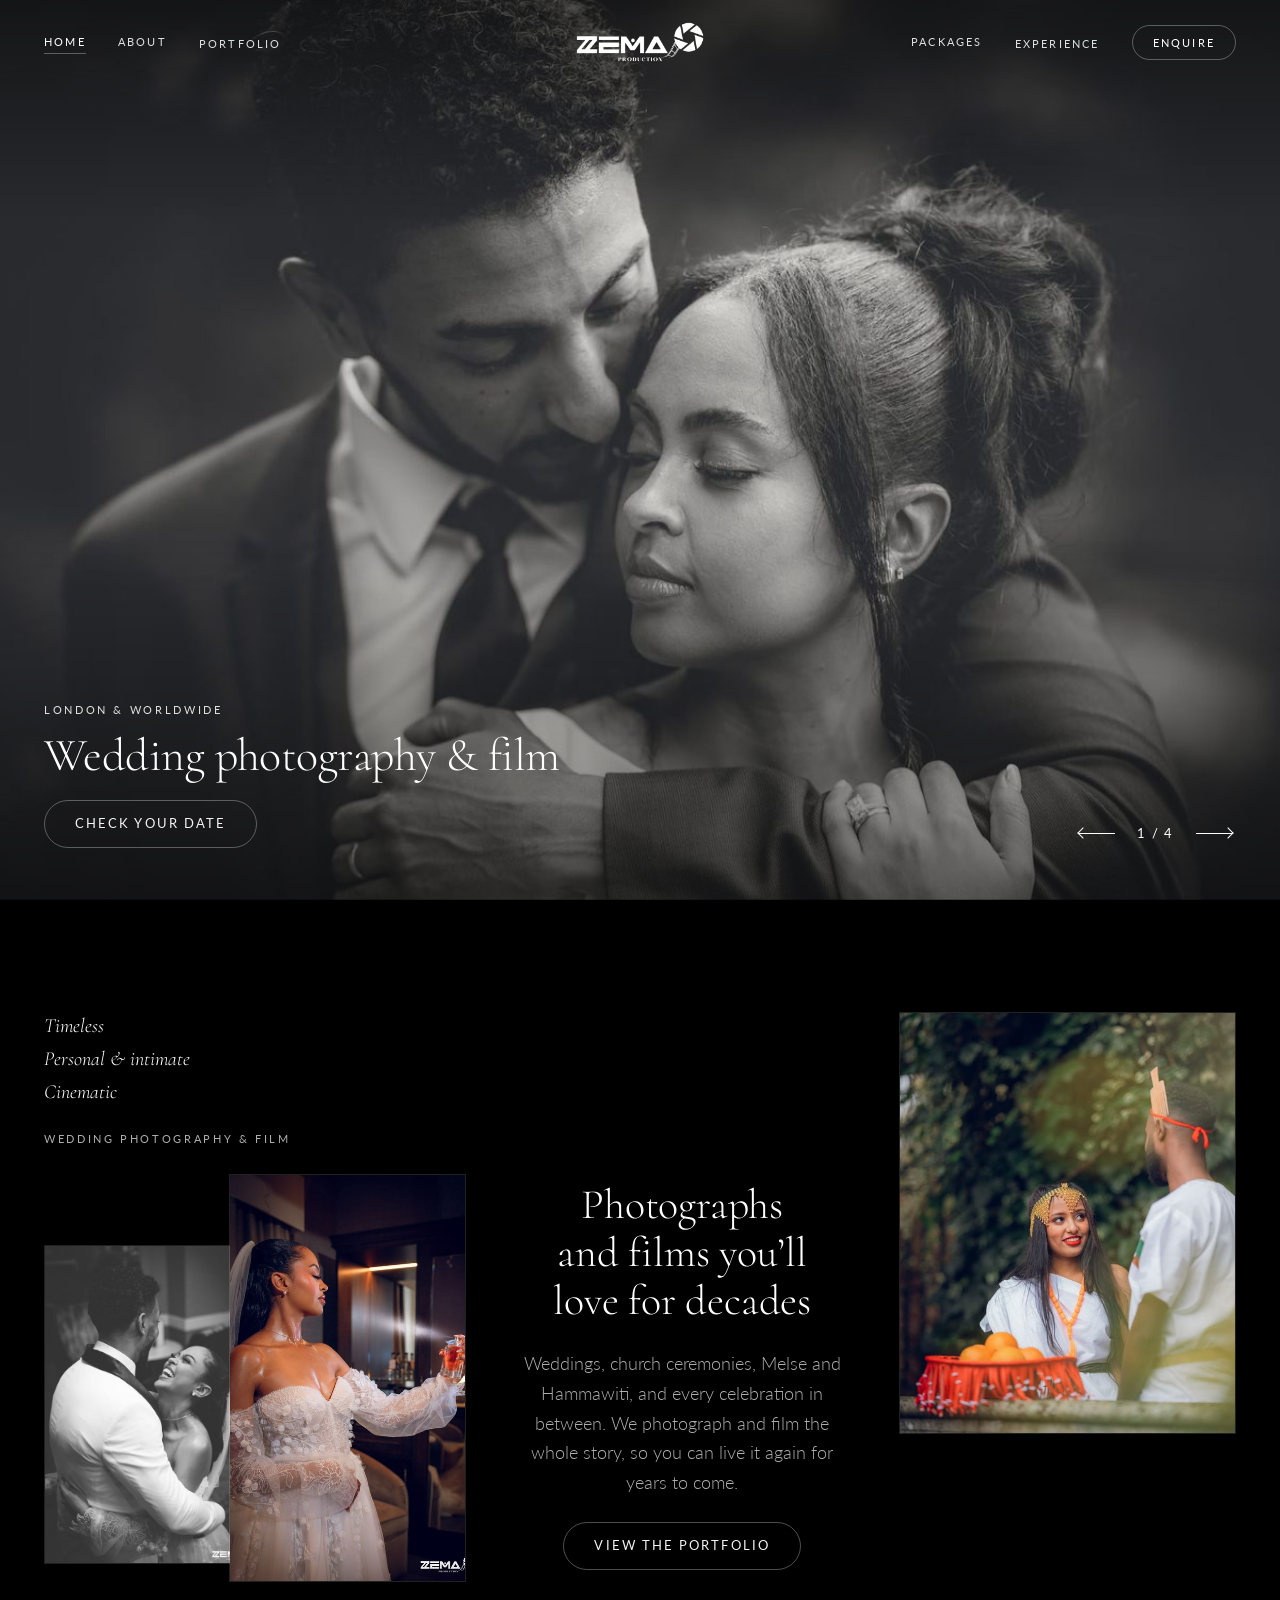
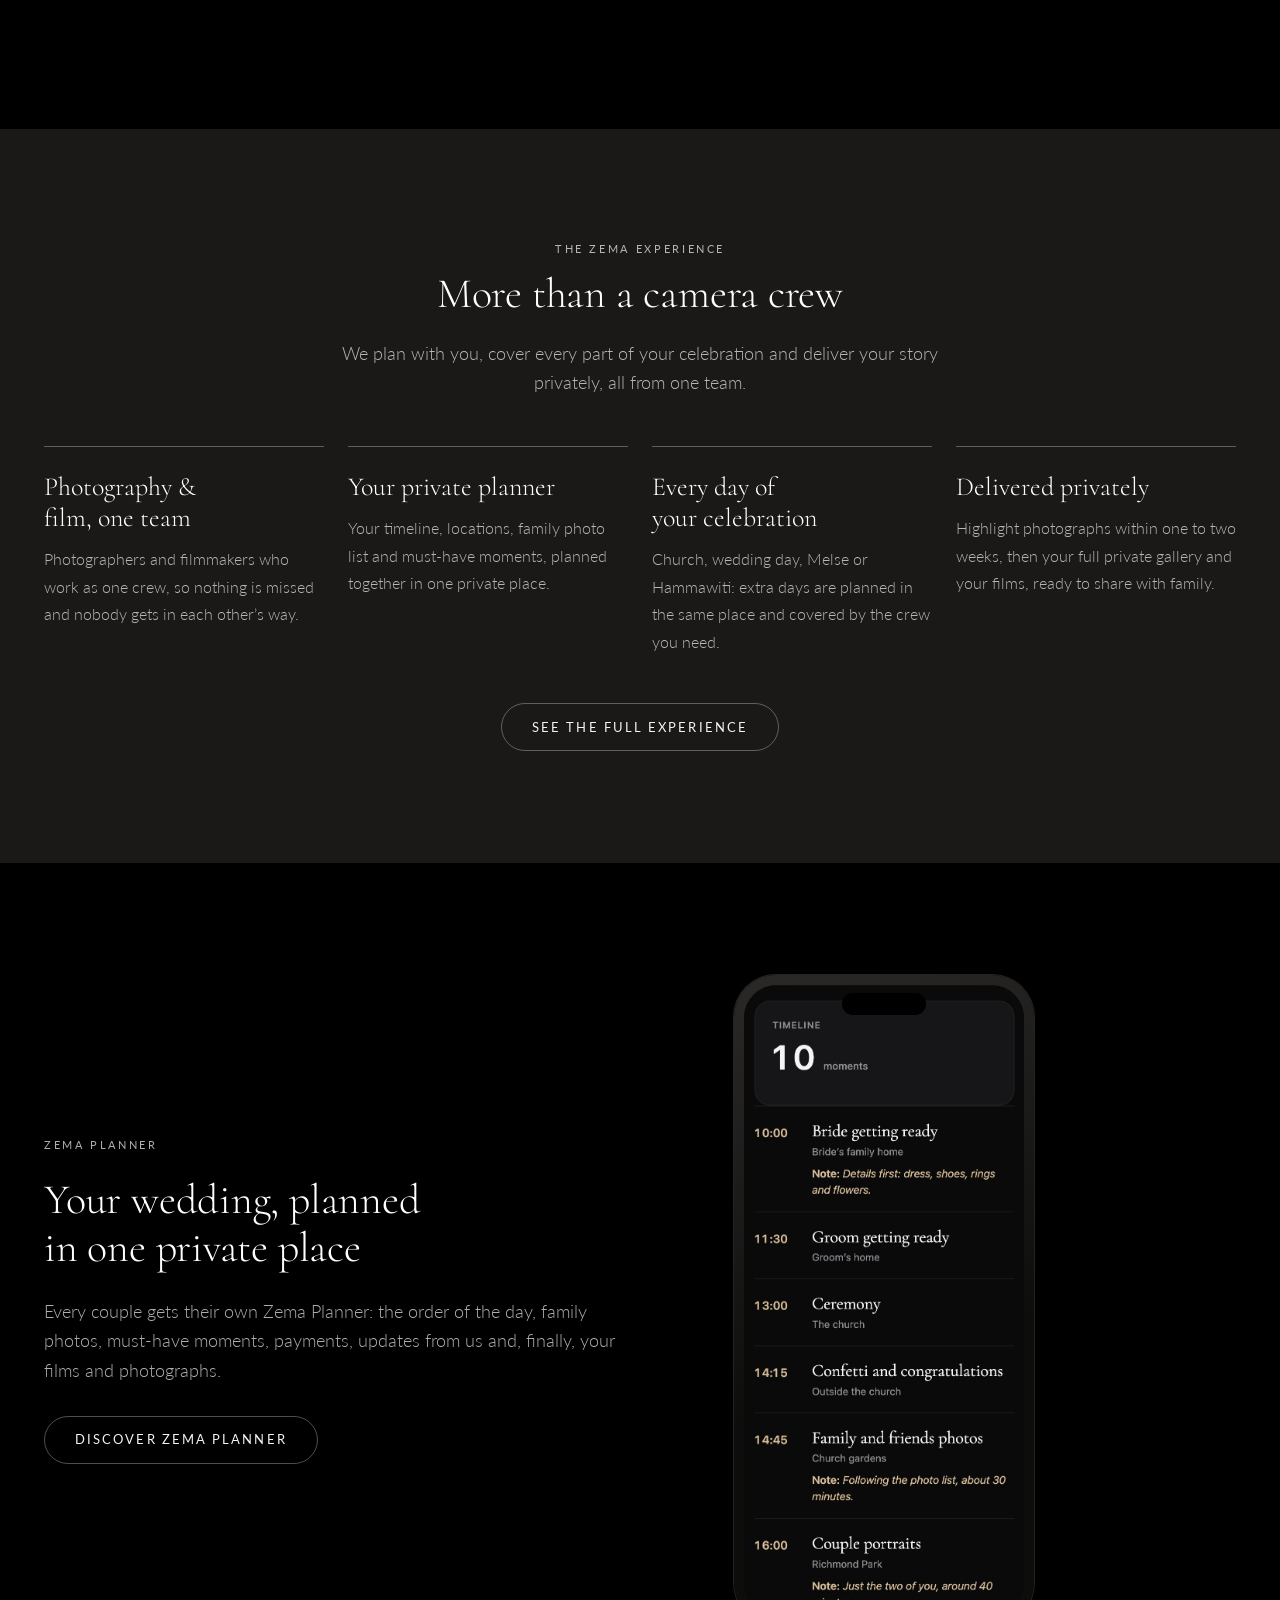
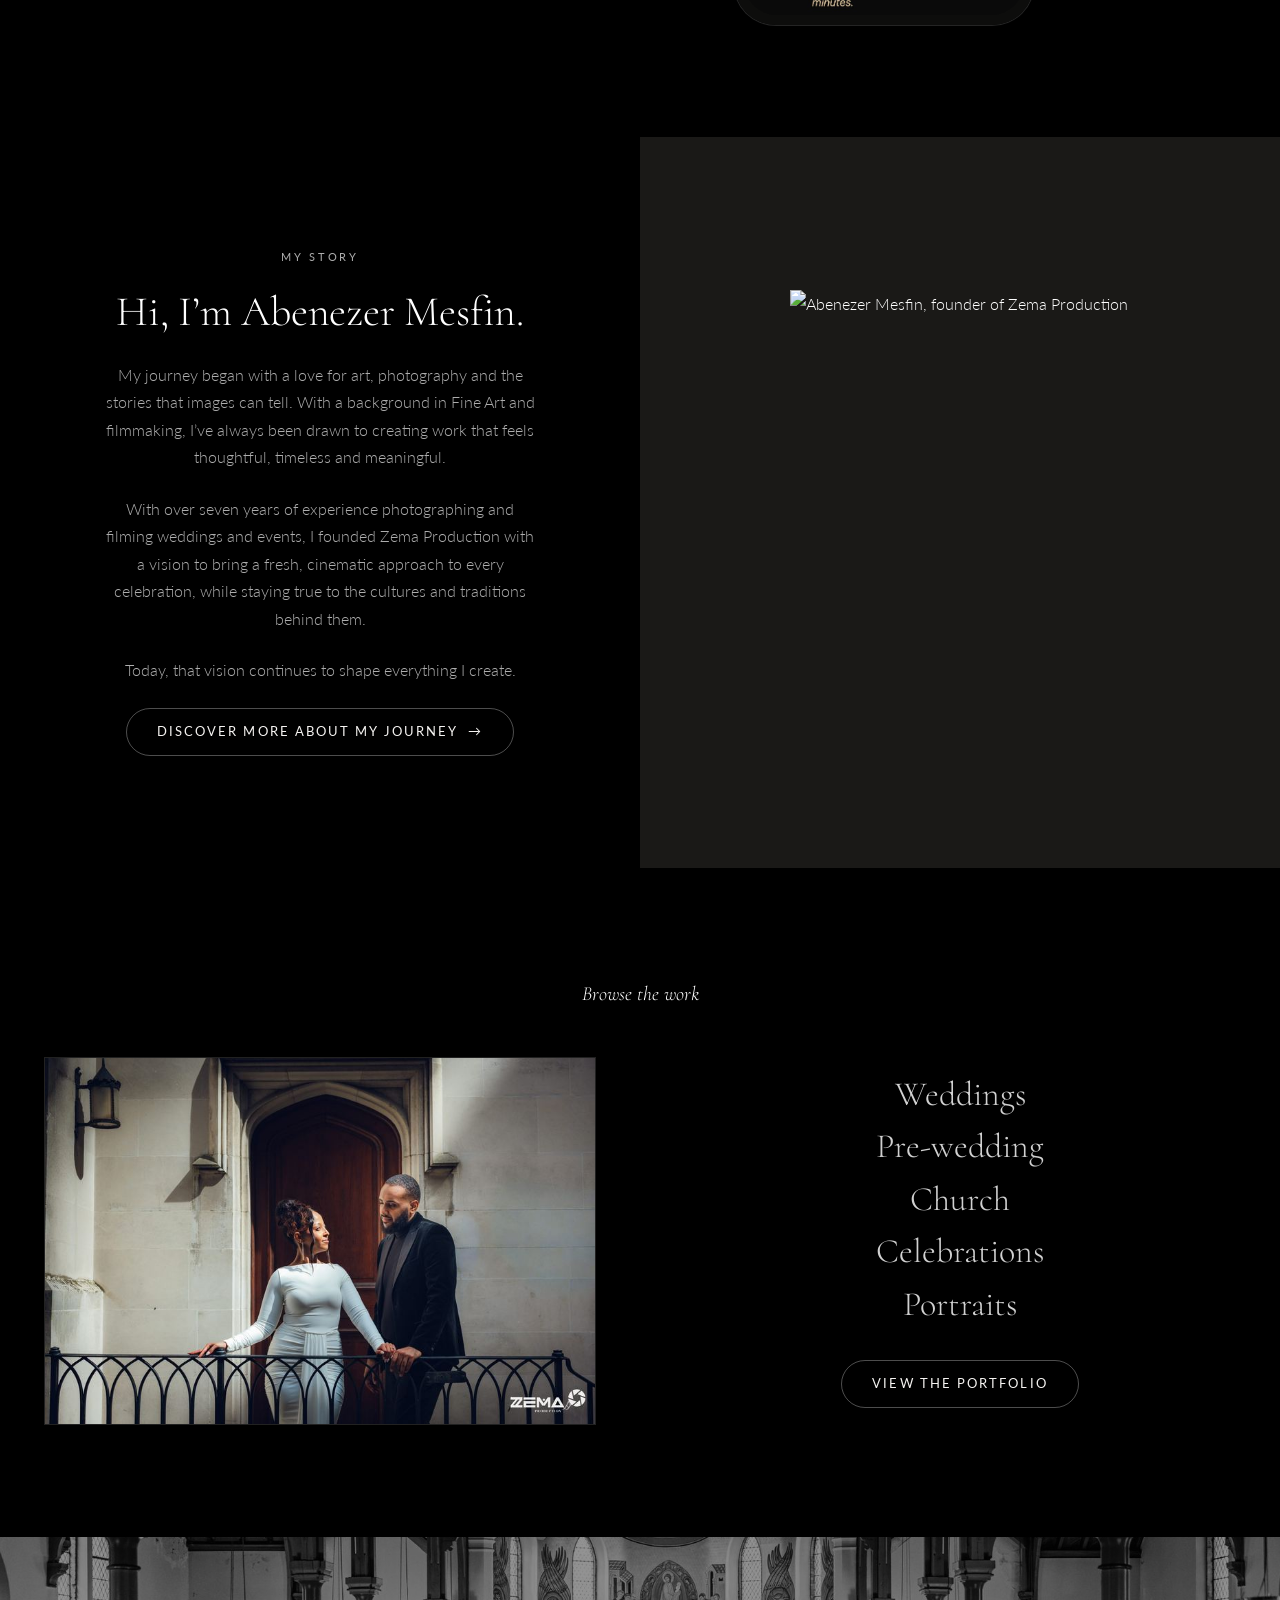
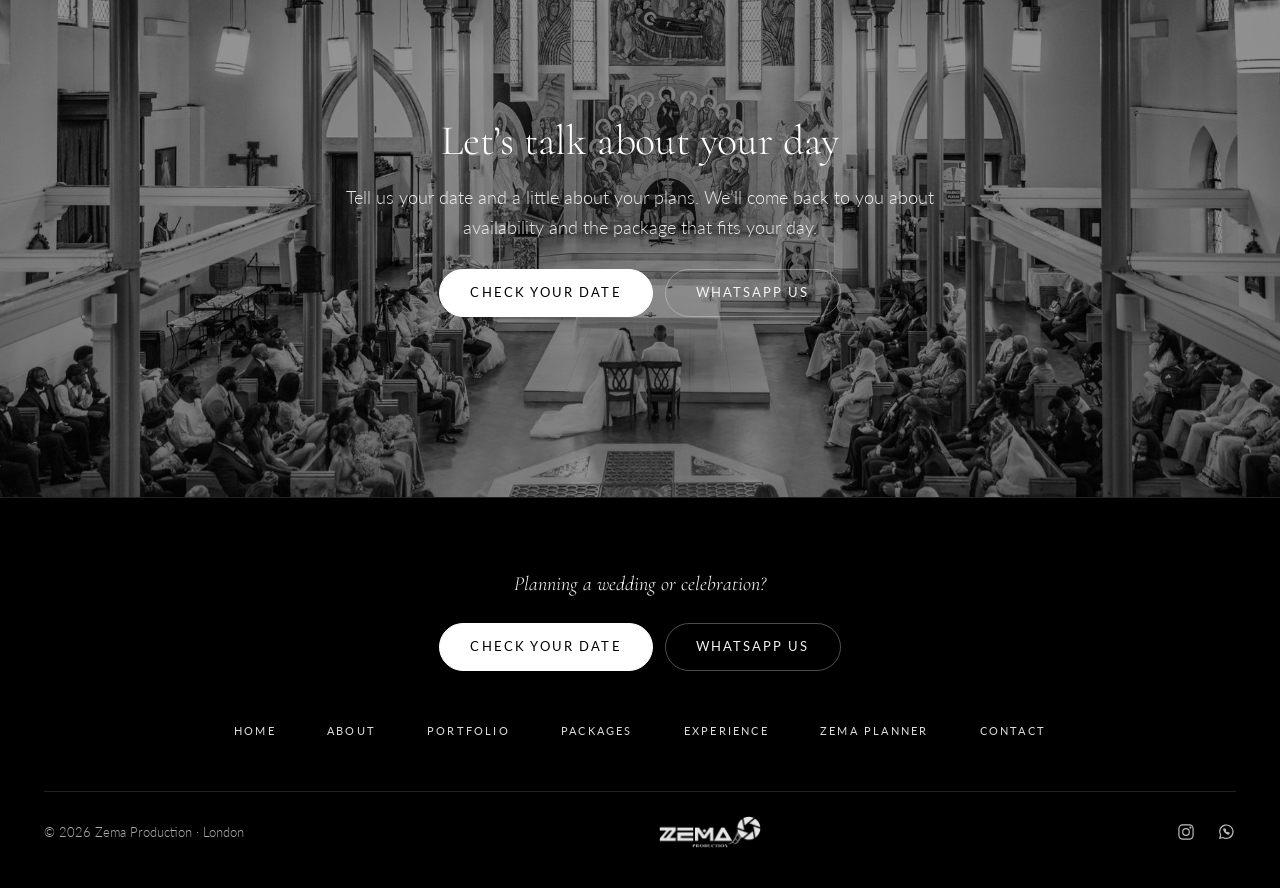
==== commit da597564: "Review page: gold stars when selected Co-Authored-By: Claude Opus 5.5 <noreply@anthropic.com> Claude" ====
--- a/index.html
+++ b/index.html
@@ -17,7 +17,7 @@
 <link rel="icon" href="img/favicon.png">
 <link rel="preconnect" href="https://fonts.googleapis.com"><link rel="preconnect" href="https://fonts.gstatic.com" crossorigin>
 <link rel="stylesheet" href="https://fonts.googleapis.com/css2?family=Cormorant:ital,wght@0,300;0,400;1,300&family=Lato:wght@300;400&display=swap">
-<link rel="stylesheet" href="assets/site.css?v=202611130003">
+<link rel="stylesheet" href="assets/site.css?v=202611130044">
 <script type="application/ld+json">{"@context": "https://schema.org", "@type": "ProfessionalService", "name": "Zema Production", "url": "https://www.zemaproduction.com/", "image": "https://www.zemaproduction.com/img/p/na3a5629.jpg", "description": "Wedding photography and cinematic film in London and worldwide.", "telephone": "+44 7449 727801", "address": {"@type": "PostalAddress", "addressLocality": "London", "addressCountry": "GB"}, "areaServed": "Worldwide", "sameAs": ["https://www.instagram.com/zemaproduction_"]}</script>
 </head>
 <body>
@@ -97,6 +97,6 @@
 </div>
 </div>
 </div></footer>
-<script src="assets/site.js?v=202611130003" defer></script>
+<script src="assets/site.js?v=202611130044" defer></script>
 </body>
 </html>
--- a/assets/site.css
+++ b/assets/site.css
@@ -454,3 +454,15 @@
 .split .txt.left p:not(.italic){max-width:60ch}
 @media(min-width:961px){.split.story .ph{align-items:flex-start}.split.story .ph img{position:sticky;top:140px}}
 .inl{color:var(--fg);text-decoration:underline;text-underline-offset:3px;text-decoration-thickness:1px}
+.masonry button{background:var(--panel)}.masonry img{display:block}
+/* review page */
+.wrap.narrow{max-width:var(--narrow)}
+.rstars{display:inline-flex;flex-direction:row-reverse;justify-content:flex-end;gap:6px}
+.rstars input{position:absolute;opacity:0;pointer-events:none}
+.rstars label{font-size:30px;line-height:1;color:var(--line);cursor:pointer;transition:color .3s}
+.rstars input:checked~label,.rstars label:hover,.rstars label:hover~label{color:#D4AF37}
+.rstars:hover input:checked~label{color:var(--line)}
+.rstars:hover label:hover,.rstars:hover label:hover~label{color:#D4AF37}
+.rstars input:focus-visible+label{outline:1px solid var(--fg);outline-offset:3px}
+.form .lbl{display:block;font:400 var(--fs-label)/1.4 var(--sans);letter-spacing:var(--ls-label);text-transform:uppercase;color:var(--mut);margin-bottom:8px}
+.form .note.full{grid-column:1/-1;max-width:none}
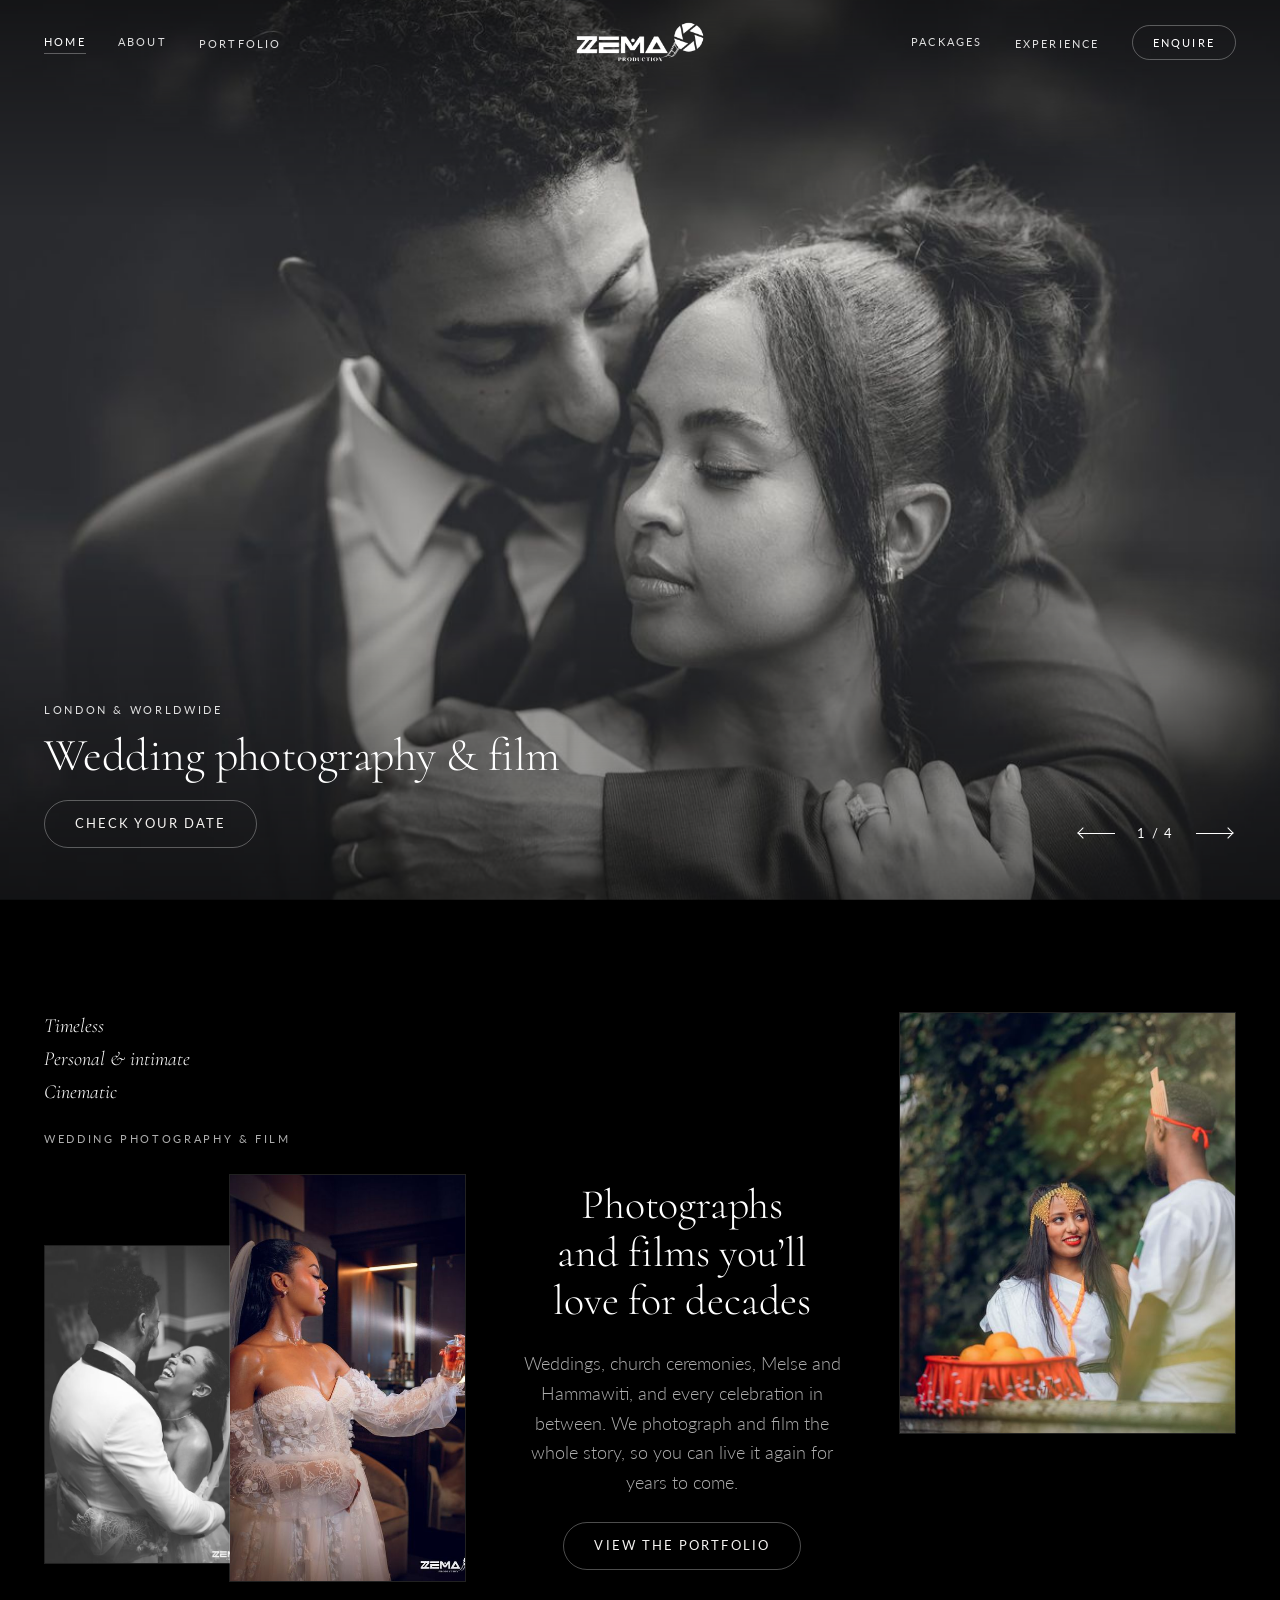
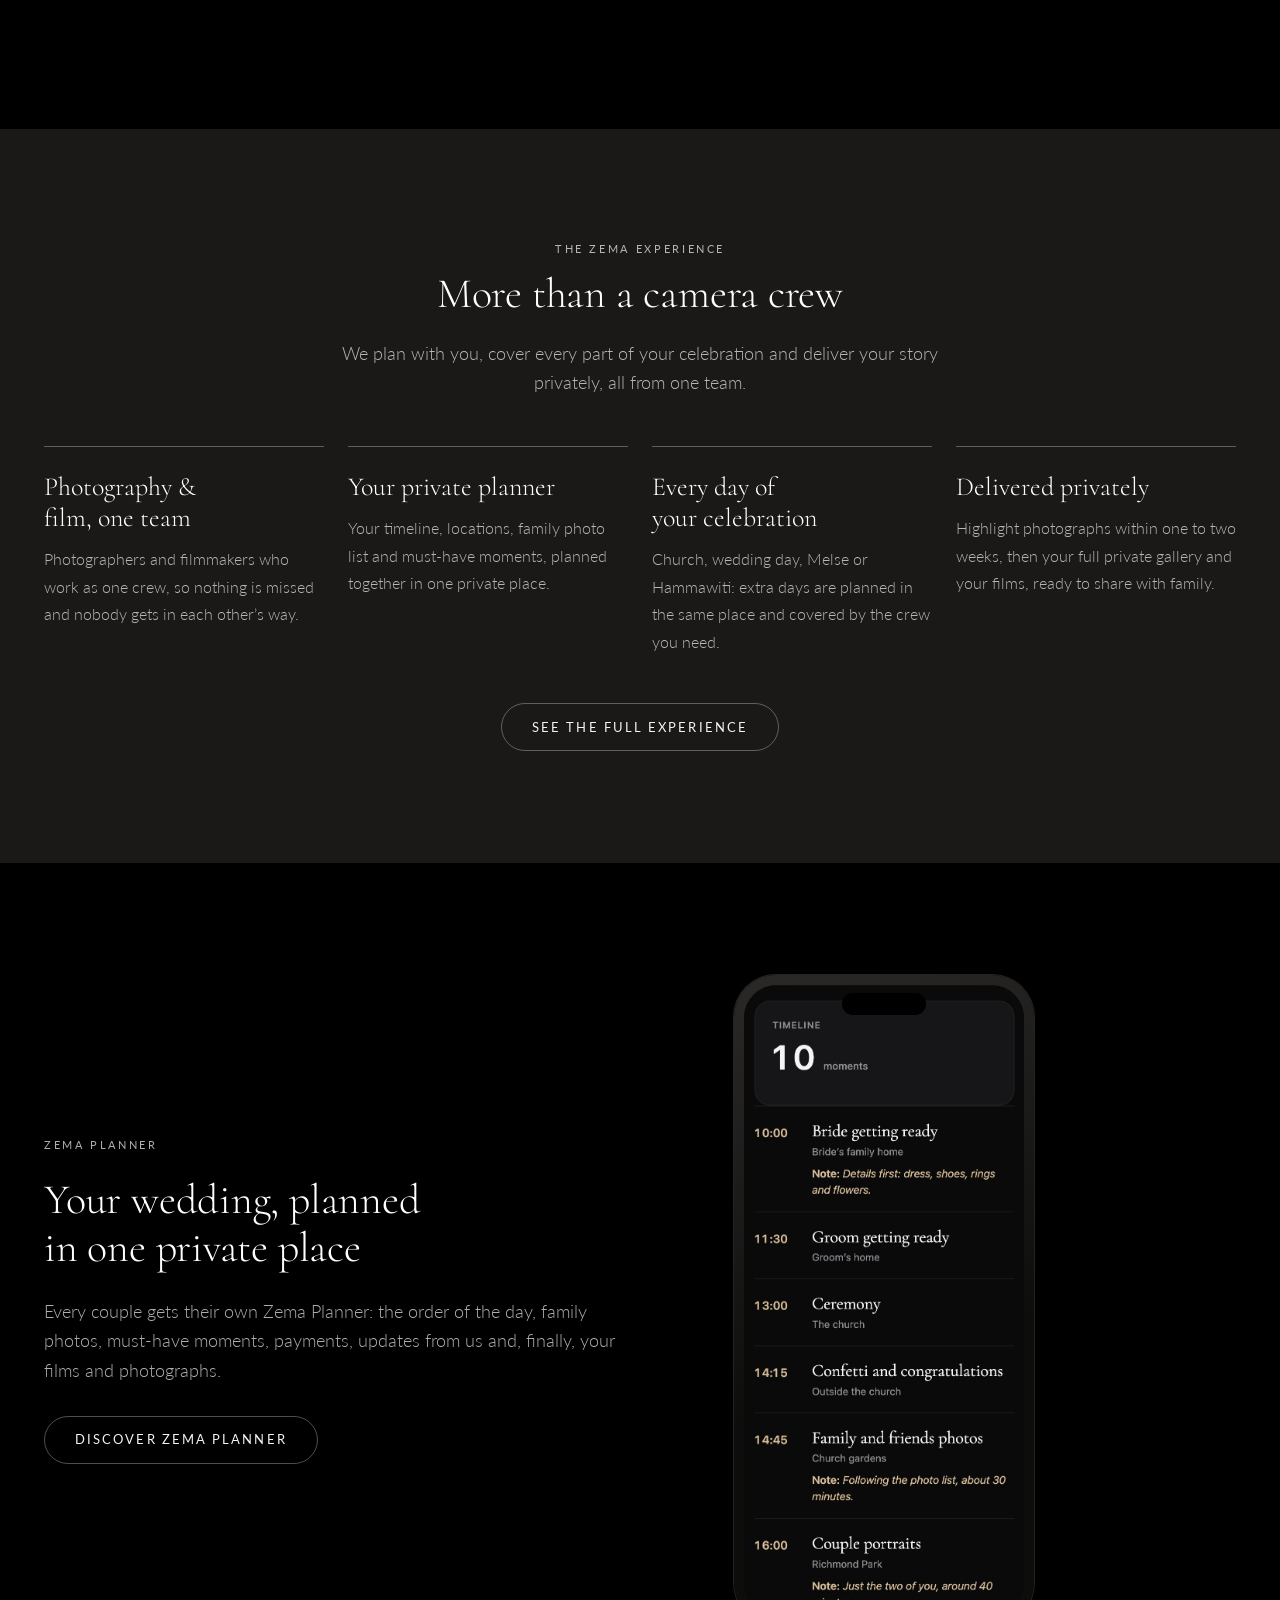
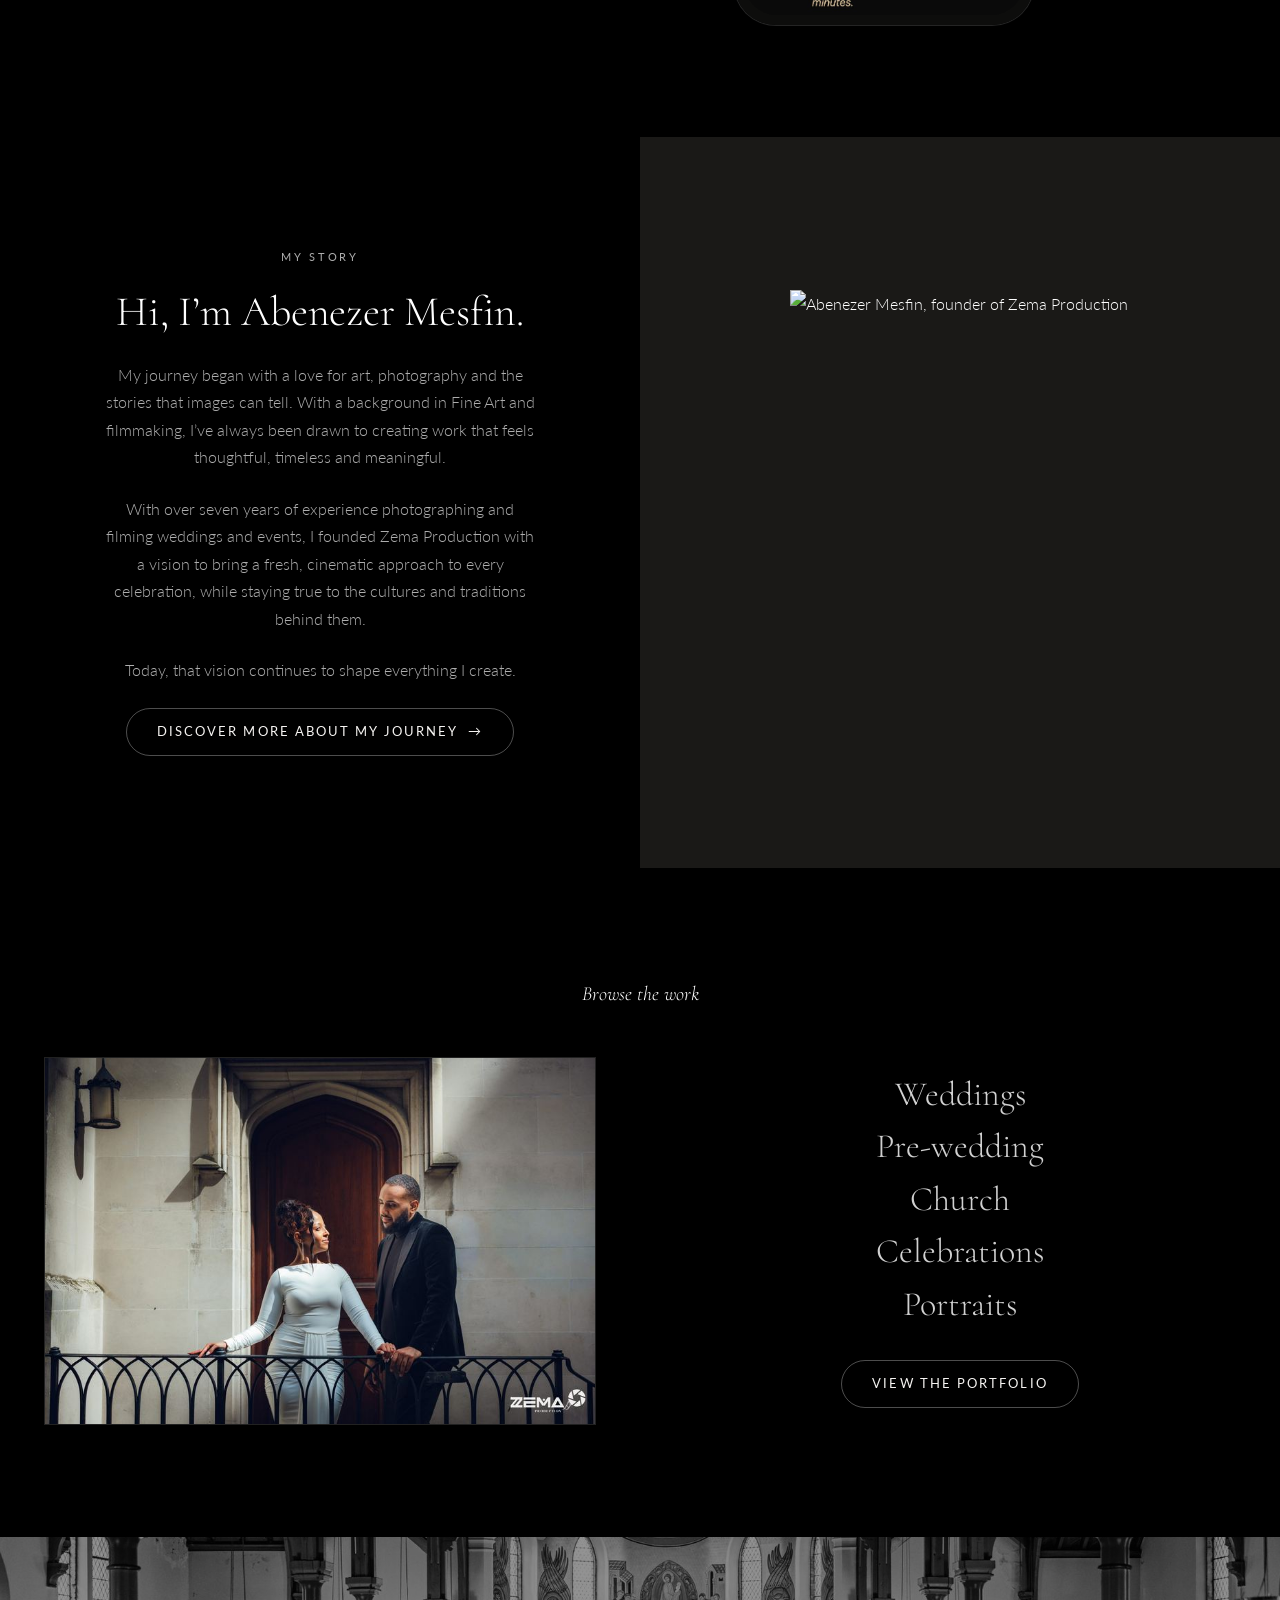
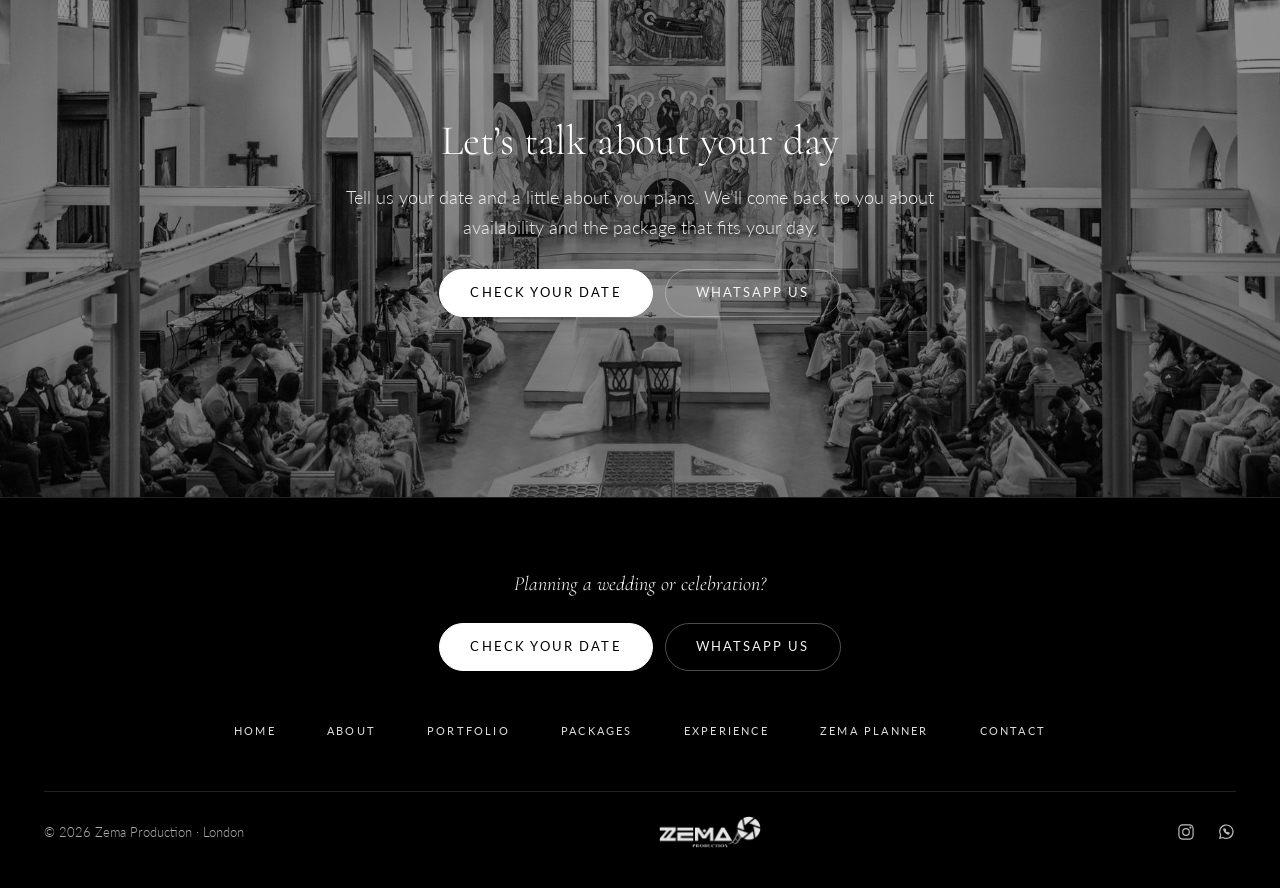
==== commit 3288e264: "Testimonials heading; review page asks for celebration type and year Co-Authored-By: Claude Opus 5.5" ====
--- a/index.html
+++ b/index.html
@@ -17,7 +17,7 @@
 <link rel="icon" href="img/favicon.png">
 <link rel="preconnect" href="https://fonts.googleapis.com"><link rel="preconnect" href="https://fonts.gstatic.com" crossorigin>
 <link rel="stylesheet" href="https://fonts.googleapis.com/css2?family=Cormorant:ital,wght@0,300;0,400;1,300&family=Lato:wght@300;400&display=swap">
-<link rel="stylesheet" href="assets/site.css?v=202611130044">
+<link rel="stylesheet" href="assets/site.css?v=202611130058">
 <script type="application/ld+json">{"@context": "https://schema.org", "@type": "ProfessionalService", "name": "Zema Production", "url": "https://www.zemaproduction.com/", "image": "https://www.zemaproduction.com/img/p/na3a5629.jpg", "description": "Wedding photography and cinematic film in London and worldwide.", "telephone": "+44 7449 727801", "address": {"@type": "PostalAddress", "addressLocality": "London", "addressCountry": "GB"}, "areaServed": "Worldwide", "sameAs": ["https://www.instagram.com/zemaproduction_"]}</script>
 </head>
 <body>
@@ -97,6 +97,6 @@
 </div>
 </div>
 </div></footer>
-<script src="assets/site.js?v=202611130044" defer></script>
+<script src="assets/site.js?v=202611130058" defer></script>
 </body>
 </html>
--- a/assets/site.css
+++ b/assets/site.css
@@ -461,8 +461,6 @@
 .rstars input{position:absolute;opacity:0;pointer-events:none}
 .rstars label{font-size:30px;line-height:1;color:var(--line);cursor:pointer;transition:color .3s}
 .rstars input:checked~label,.rstars label:hover,.rstars label:hover~label{color:#D4AF37}
-.rstars:hover input:checked~label{color:var(--line)}
-.rstars:hover label:hover,.rstars:hover label:hover~label{color:#D4AF37}
 .rstars input:focus-visible+label{outline:1px solid var(--fg);outline-offset:3px}
 .form .lbl{display:block;font:400 var(--fs-label)/1.4 var(--sans);letter-spacing:var(--ls-label);text-transform:uppercase;color:var(--mut);margin-bottom:8px}
 .form .note.full{grid-column:1/-1;max-width:none}
